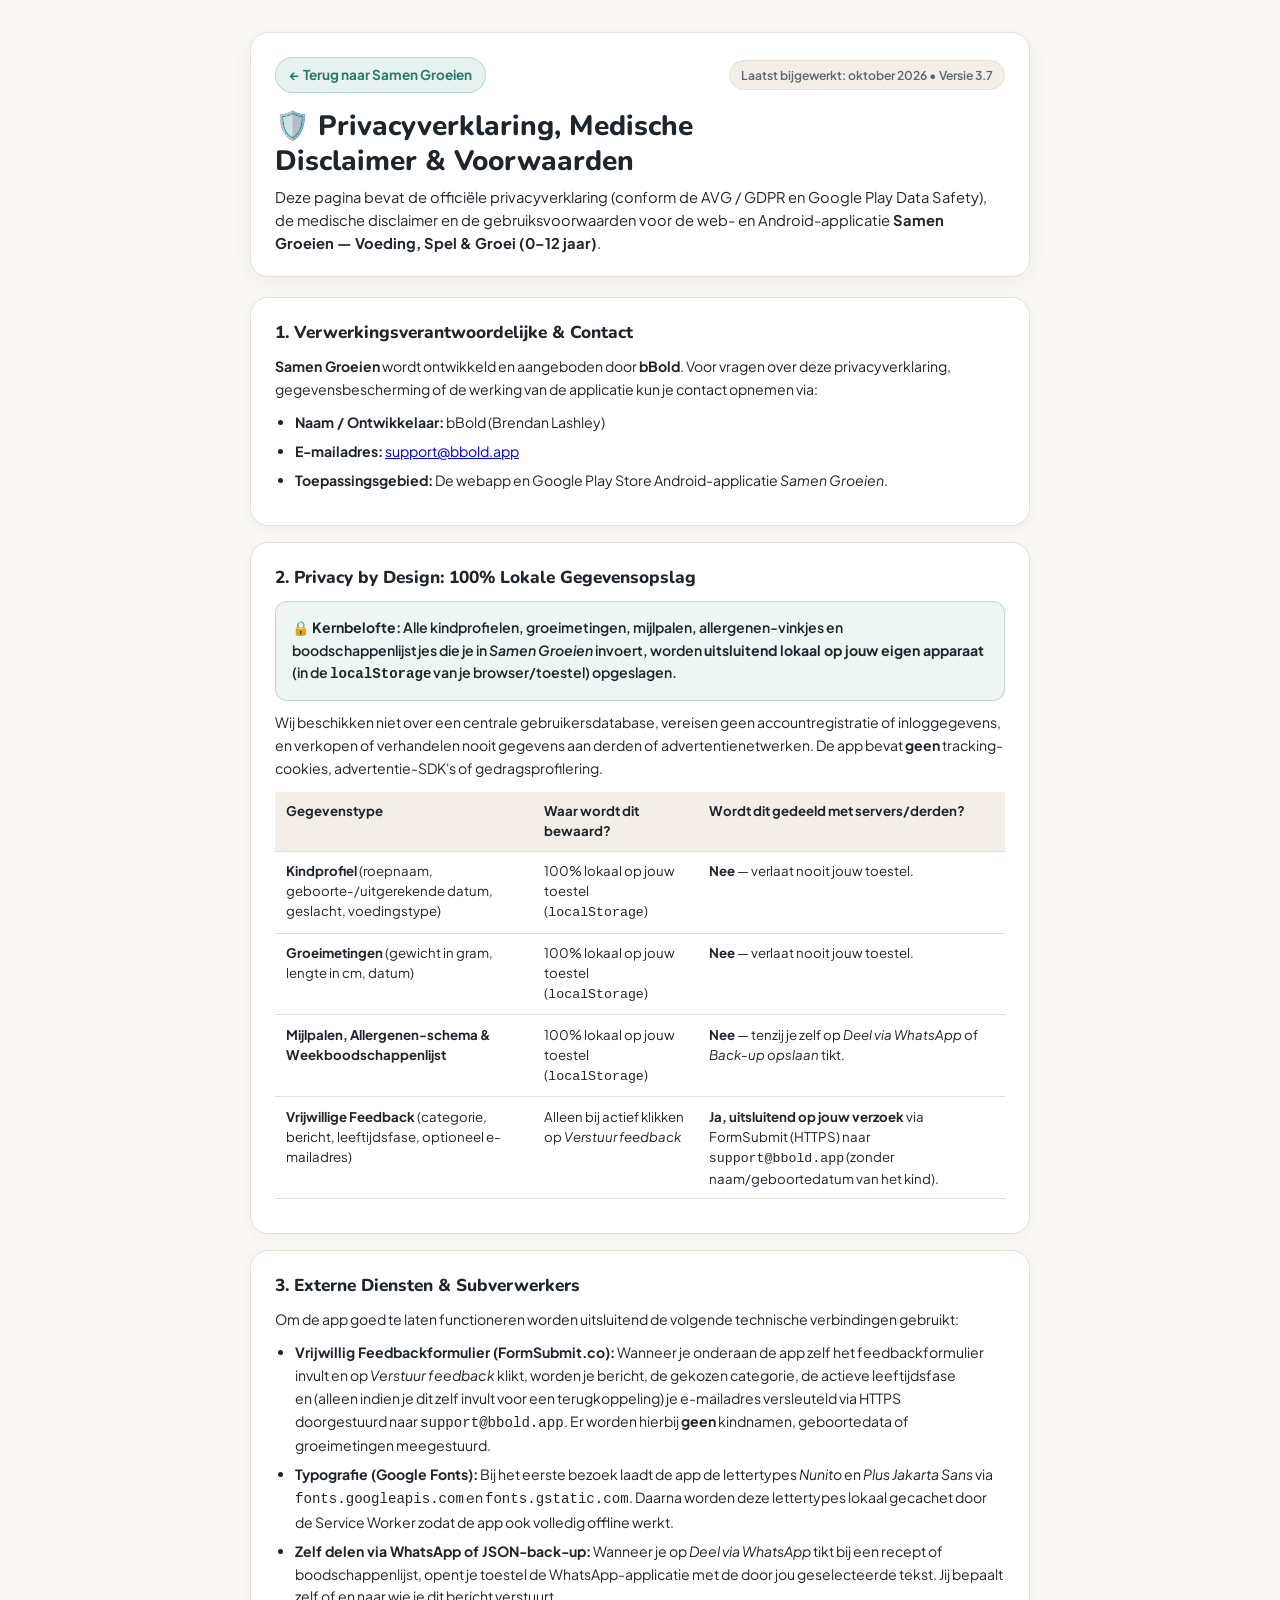
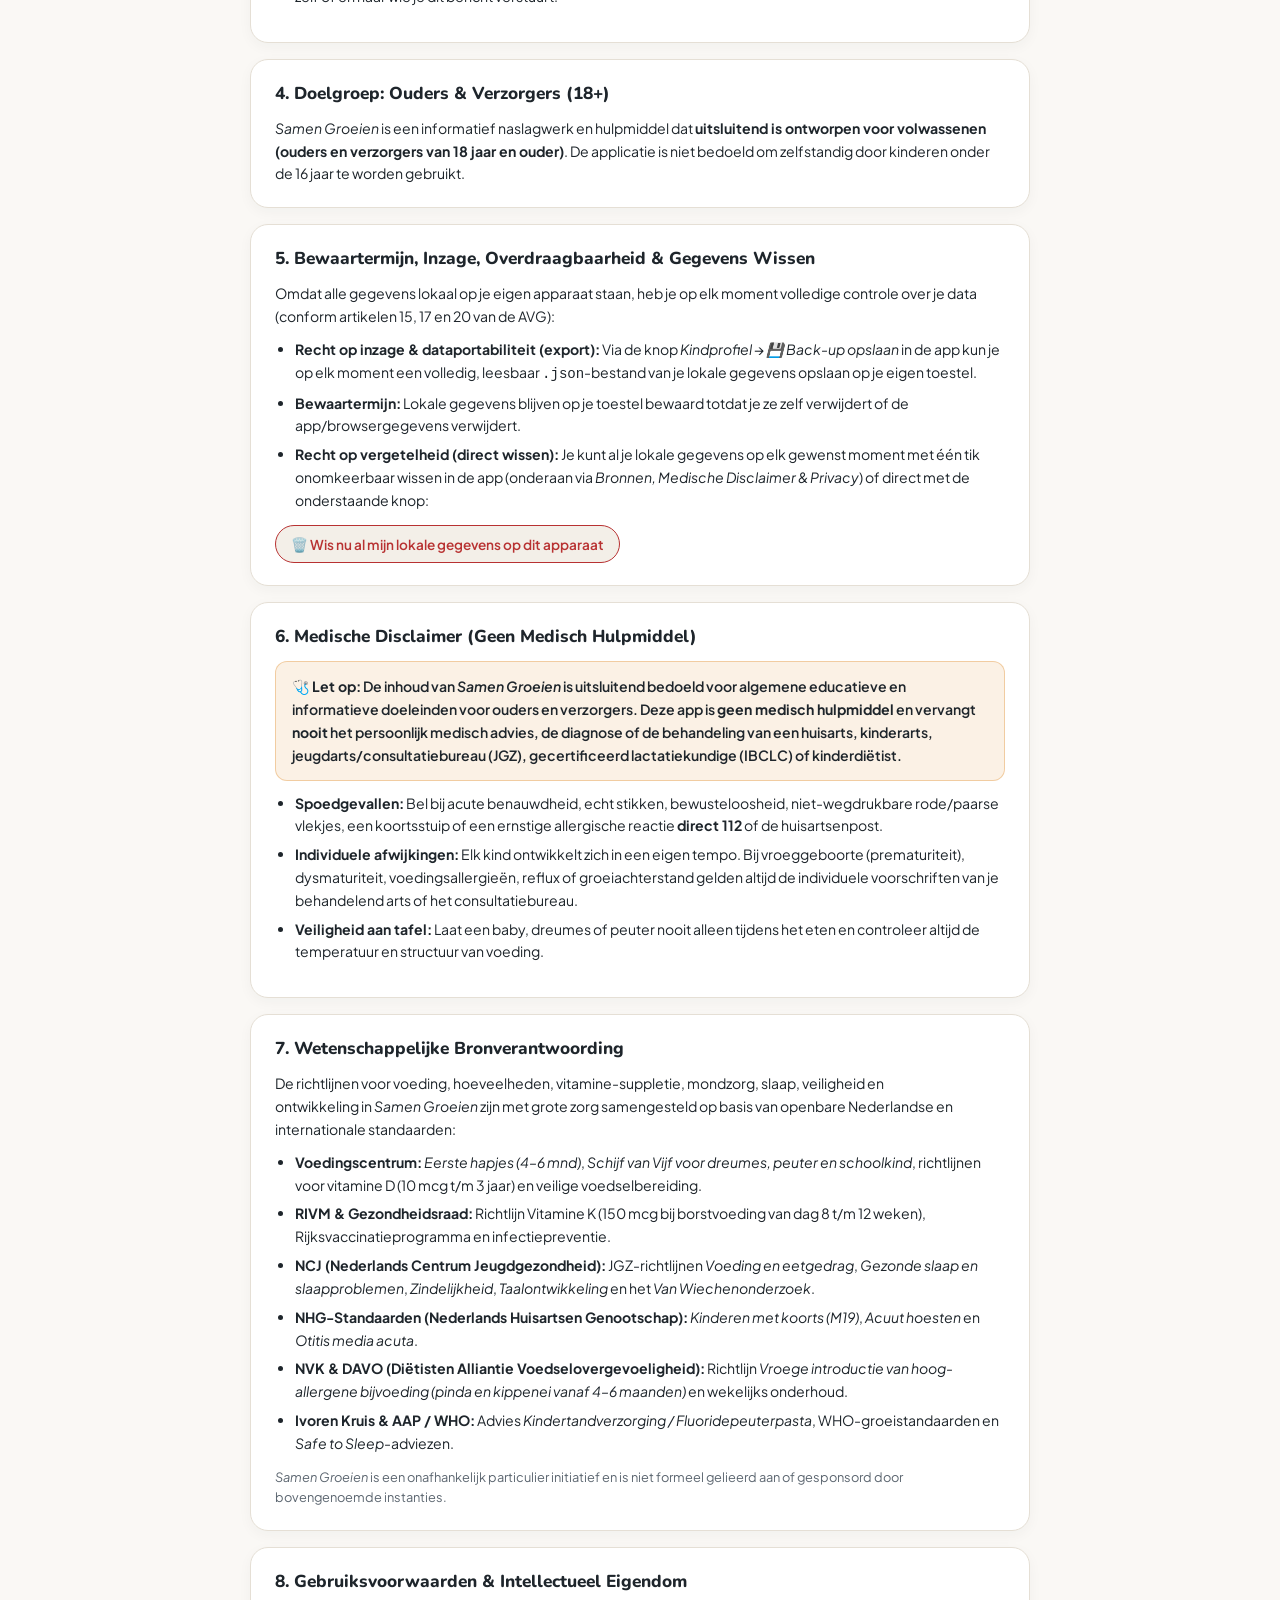
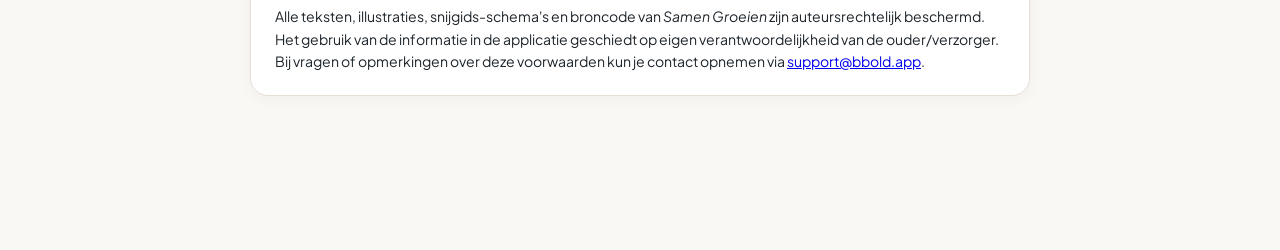
==== privacy.html @ f30c95fe "Style footer legal links consistently on a single horizontal row per UI/UX best practices (v41)" ====
<!DOCTYPE html>
<html lang="nl">
<head>
  <meta charset="UTF-8" />
  <meta name="viewport" content="width=device-width, initial-scale=1.0, viewport-fit=cover" />
  <meta name="theme-color" content="#2b7a69" />
  <title>Privacyverklaring, Medische Disclaimer &amp; Voorwaarden — Samen Groeien</title>
  <meta name="description" content="Officiële privacyverklaring (AVG / Google Play Data Safety), medische disclaimer, wetenschappelijke bronverantwoording en gebruiksvoorwaarden van de Samen Groeien app." />
  <link rel="manifest" href="manifest.json" />
  <link rel="icon" type="image/png" sizes="192x192" href="icon-192.png" />
  <link rel="apple-touch-icon" href="icon-192.png" />
  <link rel="preconnect" href="https://fonts.googleapis.com" />
  <link rel="preconnect" href="https://fonts.gstatic.com" crossorigin />
  <link href="https://fonts.googleapis.com/css2?family=Nunito:wght@500;600;700;800&family=Plus+Jakarta+Sans:wght@400;500;600;700&display=swap" rel="stylesheet" />
  <link rel="stylesheet" href="styles.css?v=41" />
  <style>
    .privacy-page-wrap {
      max-width: 820px;
      margin: 0 auto;
      padding: 2rem 1.25rem 4rem;
    }
    .privacy-header-card {
      background: var(--surface);
      border: 1px solid var(--border);
      border-radius: var(--radius-lg, 18px);
      padding: 1.5rem 1.5rem 1.35rem;
      margin-bottom: 1.25rem;
      box-shadow: 0 6px 22px rgba(24, 52, 46, 0.06);
    }
    .privacy-back-row {
      display: flex;
      align-items: center;
      justify-content: space-between;
      gap: 0.75rem;
      flex-wrap: wrap;
      margin-bottom: 1rem;
    }
    .privacy-back-link {
      display: inline-flex;
      align-items: center;
      gap: 0.4rem;
      font-size: 0.85rem;
      font-weight: 700;
      color: var(--primary);
      text-decoration: none;
      padding: 0.42rem 0.85rem;
      border-radius: 999px;
      background: var(--primary-soft, rgba(43, 122, 105, 0.1));
      border: 1px solid rgba(43, 122, 105, 0.22);
      transition: transform 0.15s ease, background 0.15s ease;
    }
    .privacy-back-link:hover {
      transform: translateY(-1px);
    }
    .privacy-updated-badge {
      font-size: 0.76rem;
      font-weight: 600;
      color: var(--text-muted);
      background: var(--surface-soft);
      padding: 0.3rem 0.7rem;
      border-radius: 999px;
      border: 1px solid var(--border);
    }
    .privacy-header-card h1 {
      font-family: "Nunito", sans-serif;
      font-size: clamp(1.35rem, 3vw, 1.75rem);
      font-weight: 800;
      color: var(--text);
      margin: 0 0 0.45rem;
      line-height: 1.25;
    }
    .privacy-header-card p {
      margin: 0;
      font-size: 0.92rem;
      line-height: 1.55;
      color: var(--text-soft);
    }
    .privacy-section-card {
      background: var(--surface);
      border: 1px solid var(--border);
      border-radius: var(--radius-lg, 18px);
      padding: 1.35rem 1.5rem;
      margin-bottom: 1rem;
      box-shadow: 0 4px 14px rgba(24, 52, 46, 0.04);
    }
    .privacy-section-card h2 {
      font-family: "Nunito", sans-serif;
      font-size: 1.08rem;
      font-weight: 800;
      color: var(--text);
      margin: 0 0 0.6rem;
      display: flex;
      align-items: center;
      gap: 0.45rem;
    }
    .privacy-section-card p,
    .privacy-section-card li {
      font-size: 0.88rem;
      line-height: 1.62;
      color: var(--text-soft);
    }
    .privacy-section-card p {
      margin: 0 0 0.65rem;
    }
    .privacy-section-card p:last-child {
      margin-bottom: 0;
    }
    .privacy-section-card ul {
      margin: 0.4rem 0 0.75rem;
      padding-left: 1.25rem;
      display: flex;
      flex-direction: column;
      gap: 0.38rem;
    }
    .privacy-highlight-box {
      background: rgba(43, 122, 105, 0.08);
      border: 1px solid rgba(43, 122, 105, 0.24);
      border-radius: 12px;
      padding: 0.85rem 1rem;
      margin: 0.65rem 0;
    }
    .privacy-warning-box {
      background: rgba(217, 119, 6, 0.1);
      border: 1px solid rgba(217, 119, 6, 0.3);
      border-radius: 12px;
      padding: 0.85rem 1rem;
      margin: 0.65rem 0;
    }
    .privacy-data-table {
      width: 100%;
      border-collapse: collapse;
      margin: 0.75rem 0;
      font-size: 0.83rem;
    }
    .privacy-data-table th,
    .privacy-data-table td {
      text-align: left;
      padding: 0.6rem 0.7rem;
      border-bottom: 1px solid var(--border);
      vertical-align: top;
    }
    .privacy-data-table th {
      font-weight: 700;
      color: var(--text);
      background: var(--surface-soft);
    }
    .privacy-data-table td {
      color: var(--text-soft);
    }
    .privacy-action-row {
      display: flex;
      align-items: center;
      gap: 0.75rem;
      flex-wrap: wrap;
      margin-top: 0.85rem;
    }
  </style>
  <script>
    (function () {
      try {
        var raw = localStorage.getItem("samen_groeien_v2_state");
        if (raw) {
          var parsed = JSON.parse(raw);
          if (parsed && parsed.darkMode) {
            document.documentElement.setAttribute("data-theme", "dark");
          }
        }
      } catch (e) {}
    })();
  </script>
</head>
<body>
  <main class="privacy-page-wrap">
    <header class="privacy-header-card">
      <div class="privacy-back-row">
        <a href="index.html" class="privacy-back-link">← Terug naar Samen Groeien</a>
        <span class="privacy-updated-badge">Laatst bijgewerkt: oktober 2026 • Versie 3.7</span>
      </div>
      <h1>🛡️ Privacyverklaring, Medische Disclaimer &amp; Voorwaarden</h1>
      <p>
        Deze pagina bevat de officiële privacyverklaring (conform de AVG / GDPR en Google Play Data Safety), de medische disclaimer en de gebruiksvoorwaarden voor de web- en Android-applicatie <strong>Samen Groeien — Voeding, Spel &amp; Groei (0–12 jaar)</strong>.
      </p>
    </header>

    <section class="privacy-section-card" id="verantwoordelijke">
      <h2>1. Verwerkingsverantwoordelijke &amp; Contact</h2>
      <p>
        <strong>Samen Groeien</strong> wordt ontwikkeld en aangeboden door <strong>bBold</strong>. Voor vragen over deze privacyverklaring, gegevensbescherming of de werking van de applicatie kun je contact opnemen via:
      </p>
      <ul>
        <li><strong>Naam / Ontwikkelaar:</strong> bBold (Brendan Lashley)</li>
        <li><strong>E-mailadres:</strong> <a href="mailto:support@bbold.app">support@bbold.app</a></li>
        <li><strong>Toepassingsgebied:</strong> De webapp en Google Play Store Android-applicatie <em>Samen Groeien</em>.</li>
      </ul>
    </section>

    <section class="privacy-section-card" id="privacy-by-design">
      <h2>2. Privacy by Design: 100% Lokale Gegevensopslag</h2>
      <div class="privacy-highlight-box">
        <p style="margin:0;color:var(--text);font-weight:600;">
          🔒 <strong>Kernbelofte:</strong> Alle kindprofielen, groeimetingen, mijlpalen, allergenen-vinkjes en boodschappenlijstjes die je in <em>Samen Groeien</em> invoert, worden <strong>uitsluitend lokaal op jouw eigen apparaat</strong> (in de <code>localStorage</code> van je browser/toestel) opgeslagen.
        </p>
      </div>
      <p>
        Wij beschikken niet over een centrale gebruikersdatabase, vereisen geen accountregistratie of inloggegevens, en verkopen of verhandelen nooit gegevens aan derden of advertentienetwerken. De app bevat <strong>geen</strong> tracking-cookies, advertentie-SDK's of gedragsprofilering.
      </p>

      <table class="privacy-data-table" aria-label="Overzicht gegevensverwerking">
        <thead>
          <tr>
            <th>Gegevenstype</th>
            <th>Waar wordt dit bewaard?</th>
            <th>Wordt dit gedeeld met servers/derden?</th>
          </tr>
        </thead>
        <tbody>
          <tr>
            <td><strong>Kindprofiel</strong> (roepnaam, geboorte-/uitgerekende datum, geslacht, voedingstype)</td>
            <td>100% lokaal op jouw toestel (<code>localStorage</code>)</td>
            <td><strong>Nee</strong> — verlaat nooit jouw toestel.</td>
          </tr>
          <tr>
            <td><strong>Groeimetingen</strong> (gewicht in gram, lengte in cm, datum)</td>
            <td>100% lokaal op jouw toestel (<code>localStorage</code>)</td>
            <td><strong>Nee</strong> — verlaat nooit jouw toestel.</td>
          </tr>
          <tr>
            <td><strong>Mijlpalen, Allergenen-schema &amp; Weekboodschappenlijst</strong></td>
            <td>100% lokaal op jouw toestel (<code>localStorage</code>)</td>
            <td><strong>Nee</strong> — tenzij je zelf op <em>Deel via WhatsApp</em> of <em>Back-up opslaan</em> tikt.</td>
          </tr>
          <tr>
            <td><strong>Vrijwillige Feedback</strong> (categorie, bericht, leeftijdsfase, optioneel e-mailadres)</td>
            <td>Alleen bij actief klikken op <em>Verstuur feedback</em></td>
            <td><strong>Ja, uitsluitend op jouw verzoek</strong> via FormSubmit (HTTPS) naar <code>support@bbold.app</code> (zonder naam/geboortedatum van het kind).</td>
          </tr>
        </tbody>
      </table>
    </section>

    <section class="privacy-section-card" id="externe-diensten">
      <h2>3. Externe Diensten &amp; Subverwerkers</h2>
      <p>Om de app goed te laten functioneren worden uitsluitend de volgende technische verbindingen gebruikt:</p>
      <ul>
        <li>
          <strong>Vrijwillig Feedbackformulier (FormSubmit.co):</strong> Wanneer je onderaan de app zelf het feedbackformulier invult en op <em>Verstuur feedback</em> klikt, worden je bericht, de gekozen categorie, de actieve leeftijdsfase en (alleen indien je dit zelf invult voor een terugkoppeling) je e-mailadres versleuteld via HTTPS doorgestuurd naar <code>support@bbold.app</code>. Er worden hierbij <strong>geen</strong> kindnamen, geboortedata of groeimetingen meegestuurd.
        </li>
        <li>
          <strong>Typografie (Google Fonts):</strong> Bij het eerste bezoek laadt de app de lettertypes <em>Nunito</em> en <em>Plus Jakarta Sans</em> via <code>fonts.googleapis.com</code> en <code>fonts.gstatic.com</code>. Daarna worden deze lettertypes lokaal gecachet door de Service Worker zodat de app ook volledig offline werkt.
        </li>
        <li>
          <strong>Zelf delen via WhatsApp of JSON-back-up:</strong> Wanneer je op <em>Deel via WhatsApp</em> tikt bij een recept of boodschappenlijst, opent je toestel de WhatsApp-applicatie met de door jou geselecteerde tekst. Jij bepaalt zelf of en naar wie je dit bericht verstuurt.
        </li>
      </ul>
    </section>

    <section class="privacy-section-card" id="doelgroep">
      <h2>4. Doelgroep: Ouders &amp; Verzorgers (18+)</h2>
      <p>
        <em>Samen Groeien</em> is een informatief naslagwerk en hulpmiddel dat <strong>uitsluitend is ontworpen voor volwassenen (ouders en verzorgers van 18 jaar en ouder)</strong>. De applicatie is niet bedoeld om zelfstandig door kinderen onder de 16 jaar te worden gebruikt.
      </p>
    </section>

    <section class="privacy-section-card" id="rechten-en-wissen">
      <h2>5. Bewaartermijn, Inzage, Overdraagbaarheid &amp; Gegevens Wissen</h2>
      <p>
        Omdat alle gegevens lokaal op je eigen apparaat staan, heb je op elk moment volledige controle over je data (conform artikelen 15, 17 en 20 van de AVG):
      </p>
      <ul>
        <li><strong>Recht op inzage &amp; dataportabiliteit (export):</strong> Via de knop <em>Kindprofiel → 💾 Back-up opslaan</em> in de app kun je op elk moment een volledig, leesbaar <code>.json</code>-bestand van je lokale gegevens opslaan op je eigen toestel.</li>
        <li><strong>Bewaartermijn:</strong> Lokale gegevens blijven op je toestel bewaard totdat je ze zelf verwijdert of de app/browsergegevens verwijdert.</li>
        <li><strong>Recht op vergetelheid (direct wissen):</strong> Je kunt al je lokale gegevens op elk gewenst moment met één tik onomkeerbaar wissen in de app (onderaan via <em>Bronnen, Medische Disclaimer &amp; Privacy</em>) of direct met de onderstaande knop:</li>
      </ul>
      <div class="privacy-action-row">
        <button type="button" id="privacyPageDeleteBtn" class="btn-secondary legal-delete-btn">
          🗑️ Wis nu al mijn lokale gegevens op dit apparaat
        </button>
        <span id="privacyPageDeleteStatus" style="font-size:0.84rem;font-weight:700;color:var(--primary);"></span>
      </div>
    </section>

    <section class="privacy-section-card" id="medische-disclaimer">
      <h2>6. Medische Disclaimer (Geen Medisch Hulpmiddel)</h2>
      <div class="privacy-warning-box">
        <p style="margin:0;color:var(--text);font-weight:600;">
          🩺 <strong>Let op:</strong> De inhoud van <em>Samen Groeien</em> is uitsluitend bedoeld voor algemene educatieve en informatieve doeleinden voor ouders en verzorgers. Deze app is <strong>geen medisch hulpmiddel</strong> en vervangt <strong>nooit</strong> het persoonlijk medisch advies, de diagnose of de behandeling van een huisarts, kinderarts, jeugdarts/consultatiebureau (JGZ), gecertificeerd lactatiekundige (IBCLC) of kinderdiëtist.
        </p>
      </div>
      <ul>
        <li><strong>Spoedgevallen:</strong> Bel bij acute benauwdheid, echt stikken, bewusteloosheid, niet-wegdrukbare rode/paarse vlekjes, een koortsstuip of een ernstige allergische reactie <strong>direct 112</strong> of de huisartsenpost.</li>
        <li><strong>Individuele afwijkingen:</strong> Elk kind ontwikkelt zich in een eigen tempo. Bij vroeggeboorte (prematuriteit), dysmaturiteit, voedingsallergieën, reflux of groeiachterstand gelden altijd de individuele voorschriften van je behandelend arts of het consultatiebureau.</li>
        <li><strong>Veiligheid aan tafel:</strong> Laat een baby, dreumes of peuter nooit alleen tijdens het eten en controleer altijd de temperatuur en structuur van voeding.</li>
      </ul>
    </section>

    <section class="privacy-section-card" id="wetenschappelijke-bronnen">
      <h2>7. Wetenschappelijke Bronverantwoording</h2>
      <p>
        De richtlijnen voor voeding, hoeveelheden, vitamine-suppletie, mondzorg, slaap, veiligheid en ontwikkeling in <em>Samen Groeien</em> zijn met grote zorg samengesteld op basis van openbare Nederlandse en internationale standaarden:
      </p>
      <ul>
        <li><strong>Voedingscentrum:</strong> <em>Eerste hapjes (4–6 mnd)</em>, <em>Schijf van Vijf voor dreumes, peuter en schoolkind</em>, richtlijnen voor vitamine D (10 mcg t/m 3 jaar) en veilige voedselbereiding.</li>
        <li><strong>RIVM &amp; Gezondheidsraad:</strong> Richtlijn Vitamine K (150 mcg bij borstvoeding van dag 8 t/m 12 weken), Rijksvaccinatieprogramma en infectiepreventie.</li>
        <li><strong>NCJ (Nederlands Centrum Jeugdgezondheid):</strong> JGZ-richtlijnen <em>Voeding en eetgedrag</em>, <em>Gezonde slaap en slaapproblemen</em>, <em>Zindelijkheid</em>, <em>Taalontwikkeling</em> en het <em>Van Wiechenonderzoek</em>.</li>
        <li><strong>NHG-Standaarden (Nederlands Huisartsen Genootschap):</strong> <em>Kinderen met koorts (M19)</em>, <em>Acuut hoesten</em> en <em>Otitis media acuta</em>.</li>
        <li><strong>NVK &amp; DAVO (Diëtisten Alliantie Voedselovergevoeligheid):</strong> Richtlijn <em>Vroege introductie van hoog-allergene bijvoeding (pinda en kippenei vanaf 4–6 maanden)</em> en wekelijks onderhoud.</li>
        <li><strong>Ivoren Kruis &amp; AAP / WHO:</strong> Advies <em>Kindertandverzorging / Fluoridepeuterpasta</em>, WHO-groeistandaarden en <em>Safe to Sleep</em>-adviezen.</li>
      </ul>
      <p style="font-size:0.8rem;color:var(--text-muted);">
        <em>Samen Groeien</em> is een onafhankelijk particulier initiatief en is niet formeel gelieerd aan of gesponsord door bovengenoemde instanties.
      </p>
    </section>

    <section class="privacy-section-card" id="voorwaarden">
      <h2>8. Gebruiksvoorwaarden &amp; Intellectueel Eigendom</h2>
      <p>
        Alle teksten, illustraties, snijgids-schema's en broncode van <em>Samen Groeien</em> zijn auteursrechtelijk beschermd. Het gebruik van de informatie in de applicatie geschiedt op eigen verantwoordelijkheid van de ouder/verzorger. Bij vragen of opmerkingen over deze voorwaarden kun je contact opnemen via <a href="mailto:support@bbold.app">support@bbold.app</a>.
      </p>
    </section>
  </main>

  <script>
    (function () {
      var btn = document.getElementById("privacyPageDeleteBtn");
      var status = document.getElementById("privacyPageDeleteStatus");
      if (btn) {
        btn.addEventListener("click", function () {
          var ok = window.confirm(
            "Weet je zeker dat je al je lokaal opgeslagen gegevens (kindprofielen, groeimetingen, mijlpalen, allergenen en weeklijstjes) definitief van dit apparaat wilt wissen?"
          );
          if (!ok) return;
          try {
            localStorage.removeItem("samen_groeien_nl_v1");
            localStorage.removeItem("samen_groeien_feedback_v1");
            localStorage.removeItem("samen_groeien_v2_state");
            localStorage.removeItem("samen_groeien_feedback_log");
          } catch (e) {}
          if (status) {
            status.textContent = "✓ Alle lokale gegevens zijn gewist van dit apparaat.";
          }
        });
      }
    })();
  </script>
</body>
</html>
---- styles.css ----
/* ==========================================================================
   SAMEN GROEIEN — Minimalistische, Rustige & Mobielvriendelijke Stijl
   ========================================================================== */

:root {
  color-scheme: light;
  --bg: #faf8f5;
  --surface: #ffffff;
  --surface-soft: #f3efe8;
  --text: #1e252b;
  --text-muted: #5c6670;
  --border: #e5dfd5;

  --primary: #2b7a69;
  --primary-soft: #e6f3f0;
  --accent: #d86c43;
  --accent-soft: #fceee8;
  --warn: #b83232;
  --warn-soft: #fdf2f2;
  --warn-text: #b83232;

  --radius: 16px;
  --radius-md: 12px;
  --radius-sm: 10px;
  --radius-xs: 6px;
  --radius-pill: 999px;
  --shadow: 0 2px 12px rgba(30, 37, 43, 0.05);

  --font-serif: 'Fraunces', Georgia, serif;
  --font-sans: 'Plus Jakarta Sans', -apple-system, BlinkMacSystemFont, sans-serif;

  /* Uniforme Typografische Schaal (UI/UX Best Practice) */
  --fs-xs: 0.72rem;           /* 11.5px — Badges, pills, tellers & uppercase micro-labels */
  --fs-sm: 0.78rem;           /* 12.5px — Subtitles, hints, filter-chips & compacte knoppen */
  --fs-body: 0.85rem;         /* 13.6px — Alle bodytekst, bullets, kaart-uitleg & notities */
  --fs-card-title: 0.94rem;   /* 15.0px — Kaarttitels (.item-title), samenvatting-koppen & kerncijfers */
  --fs-section-title: 1.02rem;/* 16.3px — Sectie-koppen (.minimal-card h3) */
  --fs-hero-title: clamp(1.18rem, 3.2vw, 1.44rem);

  accent-color: var(--primary);
}

html[data-theme="dark"] {
  color-scheme: dark;
  --bg: #12171b;
  --surface: #1b2228;
  --surface-soft: #252e36;
  --text: #f1f5f9;
  --text-muted: #94a3b8;
  --border: #2e3944;

  --primary: #4cc2a9;
  --primary-soft: rgba(76, 194, 169, 0.14);
  --accent: #f08a65;
  --accent-soft: rgba(240, 138, 101, 0.15);
  --warn: #f87171;
  --warn-soft: rgba(239, 68, 68, 0.14);
  --warn-text: #fca5a5;

  --shadow: 0 4px 16px rgba(0, 0, 0, 0.3);
}

*,
*::before,
*::after {
  box-sizing: border-box;
  -webkit-tap-highlight-color: transparent;
}

@media (prefers-reduced-motion: reduce) {
  *,
  *::before,
  *::after {
    animation-duration: 0.01ms !important;
    animation-iteration-count: 1 !important;
    transition-duration: 0.01ms !important;
    scroll-behavior: auto !important;
  }
}

button:focus-visible,
input:focus-visible,
select:focus-visible,
summary:focus-visible {
  outline: 2px solid var(--primary);
  outline-offset: 2px;
}

html,
body {
  overflow-anchor: none;
  background: var(--bg);
  color: var(--text);
  max-width: 100vw;
  width: 100%;
  overflow-x: clip;
  position: relative;
}

body {
  margin: 0;
  font-family: var(--font-sans);
  background: var(--bg);
  color: var(--text);
  line-height: 1.5;
  padding-bottom: calc(82px + env(safe-area-inset-bottom, 0px));
  max-width: 100vw;
  width: 100%;
  overflow-x: clip;
}

h1, h2, h3, h4 {
  margin: 0;
  text-wrap: balance;
}

p, li {
  margin: 0;
  text-wrap: pretty;
}

.hidden {
  display: none !important;
}

.skip-link {
  position: absolute;
  top: -100px;
  left: 12px;
  background: var(--primary);
  color: #fff;
  padding: 8px 14px;
  border-radius: var(--radius-sm);
  z-index: 999;
  text-decoration: none;
}
.skip-link:focus {
  top: 10px;
}

/* ==========================================================================
   1. MINIMALISTISCHE HEADER + MULTI-KIND WISSELAAR
   ========================================================================== */
.app-header {
  background: var(--surface);
  border-bottom: 1px solid var(--border);
  padding: calc(10px + env(safe-area-inset-top, 0px)) 14px 10px;
  max-width: 100vw;
  width: 100%;
  box-sizing: border-box;
  overflow-x: clip;
}

.header-inner {
  max-width: 960px;
  margin: 0 auto;
  display: flex;
  align-items: center;
  justify-content: space-between;
  gap: 8px;
  flex-wrap: wrap;
  width: 100%;
  box-sizing: border-box;
}

.brand-group {
  display: flex;
  align-items: center;
  gap: 10px;
  min-width: 0;
}

.brand-logo {
  width: 36px;
  height: 36px;
  border-radius: var(--radius-sm);
  background: var(--primary-soft);
  display: grid;
  place-items: center;
  flex-shrink: 0;
  box-shadow: 0 2px 6px rgba(43, 122, 105, 0.08);
}

.brand-logo-svg {
  width: 24px;
  height: 24px;
  display: block;
}

.brand-title {
  font-family: var(--font-serif);
  font-size: 1.12rem;
  color: var(--primary);
}

.brand-subtitle {
  font-size: var(--fs-xs);
  color: var(--text-muted);
  white-space: nowrap;
  overflow: hidden;
  text-overflow: ellipsis;
}

.header-actions {
  display: flex;
  align-items: center;
  gap: 5px;
  flex-wrap: wrap;
}

.profile-chip,
.today-chip,
.oppas-chip,
.icon-btn {
  border: 1px solid var(--border);
  background: var(--surface-soft);
  color: var(--text);
  font-family: inherit;
  font-size: var(--fs-sm);
  font-weight: 600;
  min-height: 36px;
  padding: 5px 11px;
  border-radius: var(--radius-pill);
  cursor: pointer;
  display: inline-flex;
  align-items: center;
  justify-content: center;
  gap: 5px;
  user-select: none;
  -webkit-user-select: none;
  touch-action: manipulation;
  transition: background 0.15s ease, border-color 0.15s ease, transform 0.1s ease;
}

.profile-chip:hover,
.icon-btn:hover {
  border-color: var(--primary);
  background: var(--primary-soft);
}

.today-chip {
  background: var(--accent);
  border-color: var(--accent);
  color: #fff;
}

.today-chip:hover {
  filter: brightness(0.95);
}

.oppas-chip {
  background: var(--primary-soft);
  border-color: transparent;
  color: var(--primary);
}

.oppas-chip:hover {
  border-color: var(--primary);
}

.feedback-chip {
  background: var(--surface-soft);
  border: 1px solid var(--border);
  color: var(--text-muted);
  font-family: inherit;
  font-size: var(--fs-xs);
  font-weight: 700;
  border-radius: var(--radius-pill);
  padding: 5px 9px;
  cursor: pointer;
  display: inline-flex;
  align-items: center;
  gap: 4px;
  white-space: nowrap;
  transition: all 0.15s ease;
}

.feedback-chip:hover {
  border-color: var(--primary);
  color: var(--primary);
  background: var(--primary-soft);
}

.icon-btn {
  padding: 5px 9px;
}

@media (max-width: 600px) {
  .app-header {
    padding: calc(6px + env(safe-area-inset-top, 0px)) 8px 6px;
    max-width: 100vw;
    width: 100%;
    box-sizing: border-box;
    overflow-x: clip;
  }
  .header-inner {
    max-width: 100%;
    width: 100%;
    box-sizing: border-box;
    overflow-x: hidden;
  }
  .brand-subtitle {
    display: none;
  }
  .header-actions {
    flex-wrap: nowrap;
    gap: 3px;
    max-width: 100%;
    min-width: 0;
    overflow-x: auto;
    scrollbar-width: none;
  }
  .header-actions::-webkit-scrollbar {
    display: none;
  }
  .profile-chip,
  .oppas-chip,
  .feedback-chip,
  .pwa-header-btn,
  .icon-btn {
    padding: 4px 6px;
    min-height: 28px;
    font-size: var(--fs-xs);
    flex-shrink: 0;
  }
}

/* Multi-kind wisselaar balk */
.child-switcher-bar {
  max-width: 960px;
  margin: 8px auto 0;
  padding-top: 8px;
  border-top: 1px dashed var(--border);
  display: flex;
  flex-direction: column;
  gap: 6px;
}

.child-switcher-inner {
  display: flex;
  align-items: center;
  justify-content: space-between;
  gap: 8px;
}

.child-pills-list {
  display: flex;
  align-items: center;
  gap: 6px;
  overflow-x: auto;
  scrollbar-width: none;
}
.child-pills-list::-webkit-scrollbar {
  display: none;
}

.child-switch-pill {
  border: 1px solid var(--border);
  background: var(--surface-soft);
  color: var(--text);
  font-family: inherit;
  font-size: var(--fs-sm);
  font-weight: 600;
  min-height: 32px;
  padding: 4px 11px;
  border-radius: var(--radius-pill);
  cursor: pointer;
  white-space: nowrap;
  display: inline-flex;
  align-items: center;
  gap: 5px;
  user-select: none;
  -webkit-user-select: none;
  touch-action: manipulation;
  transition: background 0.15s ease, border-color 0.15s ease, color 0.15s ease;
}

.child-switch-pill:hover:not(.active) {
  border-color: var(--primary);
  background: var(--primary-soft);
}

.child-switch-pill.active {
  background: var(--primary);
  border-color: var(--primary);
  color: #fff;
}

.child-add-pill {
  border: 1px dashed var(--border);
  background: transparent;
  color: var(--text-muted);
  font-family: inherit;
  font-size: var(--fs-xs);
  font-weight: 600;
  min-height: 32px;
  padding: 4px 10px;
  border-radius: var(--radius-pill);
  cursor: pointer;
  user-select: none;
  -webkit-user-select: none;
  touch-action: manipulation;
  white-space: nowrap;
  transition: border-color 0.15s ease, color 0.15s ease, background 0.15s ease;
}

.child-add-pill:hover {
  border-color: var(--primary);
  color: var(--primary);
  background: var(--primary-soft);
}

.multi-child-combo-tip {
  background: var(--primary-soft);
  color: var(--text);
  font-size: var(--fs-sm);
  padding: 6px 10px;
  border-radius: var(--radius-sm);
}

/* ==========================================================================
   2. STICKY TIJDLIJN & WEERGAVE BALK
   ========================================================================== */
.timeline-dock {
  position: -webkit-sticky;
  position: sticky;
  top: 0;
  z-index: 100;
  overflow-anchor: none;
  background: var(--surface);
  background: color-mix(in srgb, var(--surface) 97%, transparent);
  -webkit-backdrop-filter: blur(12px);
  backdrop-filter: blur(12px);
  border-bottom: 1px solid var(--border);
  padding: 8px 14px 9px;
  box-shadow: 0 2px 8px rgba(0, 0, 0, 0.05);
}

.timeline-dock.is-compact {
  padding: 5px 12px;
}

.timeline-dock.is-compact .timeline-top-right,
.timeline-dock.is-compact .slider-row,
.timeline-dock.is-compact .dock-child-pill-add {
  display: none !important;
}

.timeline-dock-inner {
  max-width: 960px;
  margin: 0 auto;
  display: flex;
  flex-direction: column;
  gap: 7px;
}

/* In compacte scroll-modus op desktop: zet kindwisselaar + 'Nu' en de slanke 1-regel tijdlijn op 1 rij */
@media (min-width: 721px) {
  .timeline-dock.is-compact .timeline-dock-inner {
    flex-direction: row;
    align-items: center;
    flex-wrap: nowrap;
    gap: 8px;
  }

  .timeline-dock.is-compact .timeline-top-row {
    flex-shrink: 0;
    flex-wrap: nowrap;
    padding-bottom: 0;
    border-bottom: none;
    padding-right: 8px;
    border-right: 1px solid var(--border);
  }
}

.timeline-top-row {
  display: flex;
  align-items: center;
  justify-content: space-between;
  gap: 8px;
  flex-wrap: wrap;
  padding-bottom: 6px;
  border-bottom: 1px solid color-mix(in srgb, var(--border) 65%, transparent);
}

.dock-quick-left {
  display: flex;
  align-items: center;
  gap: 6px;
  flex-wrap: nowrap;
  min-width: 0;
}

.timeline-dock.is-compact .dock-quick-left {
  flex-wrap: nowrap;
  gap: 5px;
}

.dock-child-pills {
  display: flex;
  align-items: center;
  gap: 5px;
  overflow-x: auto;
  scrollbar-width: none;
  max-width: 100%;
}

.dock-child-pills::-webkit-scrollbar {
  display: none;
}

.dock-child-pill {
  border: 1px solid var(--border);
  background: var(--surface-soft);
  color: var(--text);
  font-family: inherit;
  font-size: var(--fs-sm);
  font-weight: 600;
  min-height: 32px;
  padding: 4px 11px;
  border-radius: var(--radius-pill);
  cursor: pointer;
  display: inline-flex;
  align-items: center;
  gap: 4px;
  white-space: nowrap;
  user-select: none;
  -webkit-user-select: none;
  touch-action: manipulation;
  transition: background 0.15s ease, border-color 0.15s ease, color 0.15s ease;
}

.dock-child-pill:hover {
  border-color: var(--primary);
  background: var(--primary-soft);
}

.dock-child-pill.active {
  background: var(--primary);
  border-color: var(--primary);
  color: #fff;
}

.dock-now-btn {
  border: 1px solid color-mix(in srgb, var(--accent) 45%, var(--border));
  background: var(--accent-soft);
  color: var(--accent);
  font-family: inherit;
  font-size: var(--fs-sm);
  font-weight: 700;
  min-height: 32px;
  padding: 4px 11px;
  border-radius: var(--radius-pill);
  cursor: pointer;
  display: inline-flex;
  align-items: center;
  gap: 4px;
  white-space: nowrap;
  flex-shrink: 0;
  user-select: none;
  -webkit-user-select: none;
  touch-action: manipulation;
  transition: background 0.15s ease, border-color 0.15s ease, color 0.15s ease;
}

.dock-now-btn:hover {
  background: var(--accent);
  border-color: var(--accent);
  color: #fff;
}

.dock-now-btn.is-at-now {
  background: var(--primary-soft);
  border-color: color-mix(in srgb, var(--primary) 30%, var(--border));
  color: var(--primary);
}

.dock-now-btn.is-at-now:hover {
  background: var(--primary);
  border-color: var(--primary);
  color: #fff;
}

.timeline-top-right {
  display: flex;
  align-items: center;
  gap: 8px;
  flex-wrap: wrap;
  margin-left: auto;
}

.zoom-control-group {
  display: inline-flex;
  align-items: center;
  gap: 6px;
}

.zoom-bar-label {
  font-size: var(--fs-xs);
  font-weight: 600;
  color: var(--text-muted);
  white-space: nowrap;
}

@media (max-width: 480px) {
  .zoom-bar-label {
    display: none;
  }
}

.zoom-bar {
  display: inline-flex;
  align-items: center;
  background: var(--surface-soft);
  border: 1px solid var(--border);
  border-radius: var(--radius-pill);
  padding: 2px;
}

.zoom-tab {
  border: none;
  background: transparent;
  color: var(--text-muted);
  font-family: inherit;
  font-size: var(--fs-sm);
  font-weight: 600;
  min-height: 28px;
  padding: 4px 11px;
  border-radius: var(--radius-pill);
  cursor: pointer;
  display: inline-flex;
  align-items: center;
  gap: 4px;
  white-space: nowrap;
  user-select: none;
  -webkit-user-select: none;
  touch-action: manipulation;
  transition: background 0.15s ease, color 0.15s ease;
}

.zoom-tab:hover:not(.active) {
  color: var(--text);
  background: var(--surface);
}

.zoom-tab.active {
  background: var(--primary);
  color: #fff;
}

.epoch-bar {
  display: inline-flex;
  background: var(--surface-soft);
  border: 1px solid var(--border);
  border-radius: var(--radius-pill);
  padding: 2px;
  gap: 2px;
  overflow-x: auto;
  scrollbar-width: none;
}
.epoch-bar::-webkit-scrollbar {
  display: none;
}

.epoch-pill {
  border: none;
  background: transparent;
  color: var(--text-muted);
  font-family: inherit;
  font-size: var(--fs-xs);
  font-weight: 600;
  min-height: 28px;
  padding: 4px 9px;
  border-radius: var(--radius-pill);
  cursor: pointer;
  white-space: nowrap;
  display: inline-flex;
  align-items: center;
  gap: 4px;
  user-select: none;
  -webkit-user-select: none;
  touch-action: manipulation;
  transition: background 0.15s ease, color 0.15s ease;
}

.epoch-pill:hover:not(.active) {
  color: var(--text);
  background: var(--surface);
}

.epoch-pill.active {
  background: var(--primary-soft);
  color: var(--primary);
  font-weight: 700;
}

/* Horizontale Tijdlijn Strip */
.timeline-strip-row {
  display: flex;
  align-items: center;
  gap: 6px;
  flex-wrap: nowrap;
}

.timeline-dock.is-compact .timeline-strip-row {
  flex: 1;
  min-width: 0;
  gap: 5px;
}

.strip-arrow {
  width: 32px;
  height: 44px;
  padding: 0;
  line-height: 1;
  border-radius: var(--radius-sm);
  border: 1px solid var(--border);
  background: var(--surface);
  color: var(--text);
  font-size: 1.15rem;
  cursor: pointer;
  flex-shrink: 0;
  display: inline-grid;
  place-items: center;
  user-select: none;
  -webkit-user-select: none;
  touch-action: manipulation;
  transition: background 0.15s ease, border-color 0.15s ease, color 0.15s ease;
}

.timeline-dock.is-compact .strip-arrow {
  width: 32px;
  height: 34px;
  border-radius: var(--radius-pill);
  font-size: 1rem;
}

.strip-arrow:hover {
  border-color: var(--primary);
  background: var(--primary-soft);
  color: var(--primary);
}

.compact-expand-btn {
  display: none;
  height: 44px;
  padding: 0 12px;
  border-radius: var(--radius-sm);
  border: 1px solid var(--border);
  background: var(--surface-soft);
  color: var(--primary);
  font-family: inherit;
  font-size: var(--fs-xs);
  font-weight: 700;
  cursor: pointer;
  align-items: center;
  gap: 4px;
  flex-shrink: 0;
  white-space: nowrap;
  user-select: none;
  -webkit-user-select: none;
  touch-action: manipulation;
  transition: background 0.15s ease, border-color 0.15s ease, color 0.15s ease;
}

.timeline-dock.is-compact .compact-expand-btn {
  height: 34px;
  padding: 0 11px;
  border-radius: var(--radius-pill);
}

.compact-expand-btn:hover {
  border-color: var(--primary);
  background: var(--primary-soft);
}

.timeline-dock.is-compact .compact-expand-btn,
.timeline-dock.is-manual-expanded .compact-expand-btn {
  display: inline-flex;
}

.timeline-dock.is-manual-expanded .compact-expand-btn {
  background: var(--primary-soft);
  border-color: var(--primary);
  color: var(--primary);
}

.timeline-dock.is-manual-expanded .compact-expand-btn:hover {
  background: var(--primary);
  color: #fff;
}

.timeline-ribbon {
  position: relative;
  display: flex;
  gap: 7px;
  overflow-x: auto;
  scroll-snap-type: x proximity;
  -webkit-overflow-scrolling: touch;
  scrollbar-width: none;
  padding: 2px max(14px, calc(50% - 60px));
  flex: 1;
  min-width: 0;
  -webkit-mask-image: linear-gradient(to right, transparent 0, #000 8px, #000 calc(100% - 8px), transparent 100%);
  mask-image: linear-gradient(to right, transparent 0, #000 8px, #000 calc(100% - 8px), transparent 100%);
}

.timeline-dock.is-compact .timeline-ribbon {
  gap: 5px;
  padding: 1px max(10px, calc(50% - 40px));
}

.timeline-ribbon::-webkit-scrollbar {
  display: none;
}

.t-node {
  scroll-snap-align: center;
  flex: 0 0 auto;
  min-width: 102px;
  min-height: 44px;
  background: var(--surface);
  border: 1px solid var(--border);
  border-radius: var(--radius-sm);
  padding: 5px 11px;
  cursor: pointer;
  text-align: left;
  font-family: inherit;
  color: var(--text);
  display: flex;
  flex-direction: column;
  justify-content: center;
  gap: 2px;
  user-select: none;
  -webkit-user-select: none;
  touch-action: manipulation;
  transition: background 0.15s ease, border-color 0.15s ease, color 0.15s ease;
}

.timeline-dock.is-compact .t-node {
  min-width: auto;
  min-height: 30px;
  padding: 4px 10px;
  border-radius: var(--radius-pill);
}

.t-node:hover:not(.active) {
  border-color: var(--primary);
  background: var(--primary-soft);
}

.t-node.is-child-current:not(.active) {
  border-color: var(--accent);
  background: var(--accent-soft);
}

.t-node.active {
  background: var(--primary);
  border-color: var(--primary);
  color: #fff;
  box-shadow: 0 2px 6px rgba(43, 122, 105, 0.22);
}

.t-node-top {
  display: flex;
  align-items: center;
  justify-content: space-between;
  gap: 8px;
  font-size: var(--fs-sm);
  font-weight: 700;
  white-space: nowrap;
}

.timeline-dock.is-compact .t-node-top {
  gap: 5px;
  font-size: var(--fs-xs);
}

.t-node-sub {
  font-size: var(--fs-xs);
  color: var(--text-muted);
  white-space: nowrap;
}

.timeline-dock.is-compact .t-node-sub {
  display: none;
}

.t-node.active .t-node-sub {
  color: rgba(255, 255, 255, 0.92);
}

@media (max-width: 720px) {
  .timeline-dock {
    padding: 5px 8px 6px;
    max-width: 100vw;
    width: 100%;
    box-sizing: border-box;
    overflow-x: clip;
  }

  .timeline-dock.is-compact {
    padding: 4px 8px 5px;
  }

  /* Op mobiel behouden we altijd de 2-rijige opzet: */
  /* Rij 1: Kind pill + Nu knop (links) & Tijdsperiode keuze Weken/Maanden/Fasen/Jaren (rechts) */
  /* Rij 2: 100% volledige breedte voor de fasen-weergave balk! */
  .timeline-dock-inner,
  .timeline-dock.is-compact .timeline-dock-inner {
    flex-direction: column;
    gap: 4px;
    width: 100%;
    max-width: 100%;
    box-sizing: border-box;
  }

  .timeline-top-row,
  .timeline-dock.is-compact .timeline-top-row {
    display: flex;
    align-items: center;
    justify-content: space-between;
    width: 100%;
    gap: 6px;
    padding-bottom: 3px;
    border-bottom: 1px solid color-mix(in srgb, var(--border) 55%, transparent);
    border-right: none;
    padding-right: 0;
    flex-wrap: nowrap;
  }

  .dock-quick-left {
    display: flex;
    align-items: center;
    gap: 3px;
    flex-shrink: 1;
    min-width: 0;
    overflow: hidden;
  }

  .dock-child-pills {
    display: flex;
    align-items: center;
    gap: 3px;
    min-width: 0;
    overflow: hidden;
  }

  .dock-child-pill {
    padding: 2px 7px;
    min-height: 26px;
    font-size: 0.72rem;
    max-width: 110px;
    overflow: hidden;
    text-overflow: ellipsis;
    white-space: nowrap;
    flex-shrink: 1;
  }

  .dock-child-pill span {
    overflow: hidden;
    text-overflow: ellipsis;
    white-space: nowrap;
  }

  .dock-now-btn {
    padding: 2px 6px;
    min-height: 26px;
    font-size: 0.72rem;
    flex-shrink: 0;
  }

  /* De tijdsperiode keuze balk blijft ALTIJD zichtbaar, ook bij het naar beneden scrollen! */
  .timeline-top-right,
  .timeline-dock.is-compact .timeline-top-right {
    display: flex !important;
    align-items: center;
    gap: 2px;
    flex-shrink: 0;
    margin-left: auto;
  }

  .zoom-bar-label {
    display: none !important;
  }

  .zoom-bar {
    padding: 1px 2px;
    gap: 1px;
    background: var(--surface-soft);
    border: 1px solid var(--border);
    border-radius: var(--radius-pill);
    display: inline-flex;
    align-items: center;
  }

  .zoom-tab {
    padding: 2px 5px;
    min-height: 24px;
    font-size: 0.68rem;
    gap: 1px;
    border-radius: var(--radius-pill);
  }

  .epoch-bar {
    padding: 2px;
    gap: 1px;
  }

  .epoch-pill {
    padding: 3px 5px;
    min-height: 24px;
    font-size: 0.68rem;
  }

  .timeline-strip-row,
  .timeline-dock.is-compact .timeline-strip-row {
    width: 100%;
    display: flex;
    align-items: center;
    gap: 4px;
  }

  .timeline-ribbon,
  .timeline-dock.is-compact .timeline-ribbon {
    flex: 1;
    min-width: 0;
    padding: 1px max(6px, calc(50% - 55px));
  }

  /* Expand knop verbergen op mobiel omdat de keuze-opties altijd al zichtbaar zijn */
  .compact-expand-btn {
    display: none !important;
  }
}

/* Compacte Schuifbalk */
.slider-row {
  display: flex;
  flex-direction: column;
  gap: 2px;
}

.week-slider {
  width: 100%;
  height: 5px;
  margin: 2px 0;
  cursor: pointer;
}

.slider-marks {
  display: flex;
  justify-content: space-between;
  font-size: var(--fs-xs);
  color: var(--text-muted);
}

.slider-marks span {
  cursor: pointer;
  padding: 2px 4px;
  border-radius: var(--radius-xs);
  user-select: none;
  -webkit-user-select: none;
  transition: color 0.15s ease, background 0.15s ease;
}

.slider-marks span:hover:not(.active) {
  color: var(--text);
  background: var(--surface-soft);
}

.slider-marks span.active {
  color: var(--primary);
  font-weight: 700;
  background: var(--primary-soft);
}

/* ==========================================================================
   3. HOOFDCONTAINER & HERO SAMENVATTING
   ========================================================================== */
.main-container {
  max-width: 960px;
  margin: 0 auto;
  padding: 14px 14px 28px;
  display: flex;
  flex-direction: column;
  gap: 14px;
}

.hero-card {
  background: var(--surface);
  border: 1px solid var(--border);
  border-radius: var(--radius);
  padding: 16px;
  box-shadow: var(--shadow);
  display: flex;
  flex-direction: column;
  gap: 12px;
}

.hero-top {
  display: flex;
  align-items: flex-start;
  gap: 12px;
}

.hero-emoji {
  font-size: 2rem;
  width: 48px;
  height: 48px;
  border-radius: var(--radius-md);
  background: var(--surface-soft);
  display: grid;
  place-items: center;
  flex-shrink: 0;
}

.hero-titles {
  flex: 1;
  min-width: 0;
}

.hero-badges {
  display: flex;
  flex-wrap: wrap;
  gap: 6px;
  margin-bottom: 4px;
}

.badge {
  display: inline-flex;
  align-items: center;
  gap: 4px;
  font-size: var(--fs-xs);
  font-weight: 700;
  line-height: 1.2;
  padding: 3px 9px;
  border-radius: var(--radius-pill);
  font-variant-numeric: tabular-nums;
  white-space: nowrap;
}

.badge-age {
  background: var(--accent-soft);
  color: var(--accent);
}

.badge-phase {
  background: var(--primary-soft);
  color: var(--primary);
}

.hero-title {
  font-family: var(--font-sans);
  font-size: clamp(1.16rem, 2.2vw, 1.36rem);
  font-weight: 800;
  letter-spacing: -0.015em;
  color: var(--text);
  line-height: 1.26;
}

.hero-summary {
  font-size: var(--fs-body);
  font-weight: 500;
  color: var(--text);
  margin-top: 4px;
  line-height: 1.52;
}

.spotlight-box {
  background: var(--surface-soft);
  border: 1px solid var(--border);
  border-radius: var(--radius-sm);
  padding: 12px 14px;
  font-size: var(--fs-body);
  display: flex;
  flex-direction: column;
  gap: 6px;
}

.spotlight-box[data-type="leap"],
.spotlight-box[data-type="spurt"] {
  background: var(--accent-soft);
  border-color: color-mix(in srgb, var(--accent) 26%, transparent);
}

.spotlight-box[data-type="milestone"] {
  background: var(--primary-soft);
  border-color: color-mix(in srgb, var(--primary) 26%, transparent);
}

.spotlight-header {
  display: flex;
  align-items: center;
  gap: 8px;
  flex-wrap: wrap;
}

.spotlight-tag {
  display: inline-flex;
  align-items: center;
  gap: 4px;
  background: var(--surface);
  border: 1px solid var(--border);
  color: var(--primary);
  padding: 3px 9px;
  border-radius: var(--radius-pill);
  font-size: var(--fs-xs);
  font-weight: 700;
  line-height: 1.2;
  font-variant-numeric: tabular-nums;
  white-space: nowrap;
}

.spotlight-box[data-type="leap"] .spotlight-tag,
.spotlight-box[data-type="spurt"] .spotlight-tag {
  color: var(--warn-text);
}

.spotlight-title {
  font-size: var(--fs-card-title);
  font-weight: 700;
  color: var(--text);
  line-height: 1.3;
}

.spotlight-desc {
  color: var(--text);
  font-size: var(--fs-body);
  line-height: 1.5;
}

.spotlight-meta {
  display: grid;
  grid-template-columns: 1fr 1fr;
  gap: 8px;
  margin-top: 4px;
}

@media (max-width: 720px) {
  .spotlight-meta {
    grid-template-columns: 1fr;
  }
}

.spotlight-meta-card {
  background: var(--surface);
  border: 1px solid var(--border);
  border-radius: var(--radius-sm);
  padding: 10px 12px;
  display: flex;
  flex-direction: column;
  gap: 4px;
}

.spotlight-meta-head {
  display: flex;
  align-items: center;
  justify-content: space-between;
  gap: 6px;
}

.spotlight-meta-label {
  font-size: var(--fs-xs);
  font-weight: 700;
  text-transform: uppercase;
  letter-spacing: 0.02em;
  color: var(--primary);
}

.spotlight-meta-body {
  font-size: var(--fs-body);
  color: var(--text);
  line-height: 1.46;
}

.spotlight-jump-btn {
  border: none;
  background: var(--primary-soft);
  color: var(--primary);
  font-family: inherit;
  font-size: var(--fs-xs);
  font-weight: 700;
  padding: 3px 9px;
  border-radius: var(--radius-pill);
  cursor: pointer;
  white-space: nowrap;
  transition: background 0.15s ease, color 0.15s ease;
}

.spotlight-jump-btn:hover {
  background: var(--primary);
  color: #fff;
}

/* Vooruitblik & Fase-doorstroom kaart onderaan de pagina */
.upcoming-stage-card {
  background: linear-gradient(135deg, var(--primary-soft) 0%, var(--surface) 100%);
  border: 1px dashed color-mix(in srgb, var(--primary) 40%, transparent);
}

.upcoming-preview-header {
  display: flex;
  align-items: center;
  justify-content: space-between;
  gap: 10px;
  flex-wrap: wrap;
}

.upcoming-nav-btns {
  display: flex;
  align-items: center;
  gap: 6px;
  flex-wrap: wrap;
}

.upcoming-preview-text {
  font-size: var(--fs-body);
  color: var(--text);
  line-height: 1.5;
}

.upcoming-grid {
  display: grid;
  grid-template-columns: repeat(auto-fit, minmax(240px, 1fr));
  gap: 10px;
  margin-top: 2px;
}

.upcoming-item-card {
  background: var(--surface);
  border: 1px solid var(--border);
  border-radius: var(--radius-sm);
  padding: 11px 13px;
  display: flex;
  flex-direction: column;
  gap: 4px;
}

.upcoming-item-head {
  display: flex;
  align-items: center;
  justify-content: space-between;
  gap: 8px;
  flex-wrap: wrap;
}

.upcoming-item-label {
  font-size: var(--fs-xs);
  font-weight: 700;
  text-transform: uppercase;
  letter-spacing: 0.02em;
  color: var(--primary);
}

.upcoming-item-card.is-leap .upcoming-item-label {
  color: var(--warn-text);
}

.upcoming-item-timing {
  display: inline-flex;
  align-items: center;
  font-size: var(--fs-xs);
  font-weight: 700;
  line-height: 1.2;
  padding: 3px 9px;
  border-radius: var(--radius-pill);
  background: var(--surface-soft);
  color: var(--text-muted);
  font-variant-numeric: tabular-nums;
  white-space: nowrap;
}

.upcoming-item-title {
  font-size: var(--fs-card-title);
  font-weight: 700;
  color: var(--text);
  line-height: 1.3;
}

.upcoming-item-desc {
  font-size: var(--fs-body);
  color: var(--text-muted);
  line-height: 1.46;
}

/* 3 Kerncijfers op een rij (Met expliciete fase-badge & getal-hiërarchie) */
.quick-stats {
  display: grid;
  grid-template-columns: repeat(3, 1fr);
  gap: 10px;
}

@media (max-width: 720px) {
  .quick-stats {
    grid-template-columns: 1fr;
  }
}

.stat-item {
  background: var(--surface-soft);
  border: 1px solid color-mix(in srgb, var(--border) 80%, transparent);
  border-radius: var(--radius-sm);
  padding: 11px 13px;
  display: flex;
  flex-direction: column;
  gap: 6px;
  font-variant-numeric: tabular-nums;
}

.stat-head {
  display: flex;
  align-items: center;
  justify-content: space-between;
  gap: 6px;
  padding-bottom: 5px;
  border-bottom: 1px solid color-mix(in srgb, var(--border) 65%, transparent);
}

.stat-label {
  font-size: var(--fs-xs);
  font-weight: 700;
  color: var(--primary);
  text-transform: uppercase;
  letter-spacing: 0.02em;
}

.stat-phase-tag {
  font-size: var(--fs-xs);
  font-weight: 700;
  line-height: 1.2;
  padding: 3px 9px;
  border-radius: var(--radius-pill);
  background: var(--surface);
  border: 1px solid var(--border);
  color: var(--primary);
  white-space: nowrap;
  flex-shrink: 0;
  font-variant-numeric: tabular-nums;
}

.stat-val,
.stat-sub {
  font-size: var(--fs-body);
  font-weight: 500;
  color: var(--text);
  line-height: 1.45;
  display: block;
}

.stat-sub {
  padding-top: 5px;
  border-top: 1px dashed color-mix(in srgb, var(--border) 65%, transparent);
}

.stat-row-key {
  font-weight: 700;
  color: var(--text);
  margin-right: 2px;
}

.stat-row-text {
  font-weight: 500;
  color: var(--text);
}

.num-bold,
.num-chip {
  font-weight: 700;
  color: inherit;
  background: transparent;
  padding: 0;
  border-radius: 0;
  font-variant-numeric: tabular-nums;
}

/* ==========================================================================
   4. NAVIGATIE-TABS (5 TABS: DESKTOP BOVEN, TELEFOON ONDERAAN VAST)
   ========================================================================== */
.pillar-nav {
  display: grid;
  grid-template-columns: repeat(5, 1fr);
  gap: 5px;
  background: var(--surface);
  border: 1px solid var(--border);
  border-radius: var(--radius-pill);
  padding: 4px;
}

.nav-tab {
  border: none;
  background: transparent;
  color: var(--text-muted);
  font-family: inherit;
  font-size: var(--fs-sm);
  font-weight: 600;
  padding: 9px 6px;
  border-radius: var(--radius-pill);
  cursor: pointer;
  display: flex;
  align-items: center;
  justify-content: center;
  gap: 5px;
  user-select: none;
  -webkit-user-select: none;
  touch-action: manipulation;
  transition: background 0.15s ease, color 0.15s ease;
}

.nav-tab:hover:not(.active) {
  background: var(--surface-soft);
  color: var(--text);
}

.nav-tab.active {
  background: var(--primary);
  color: #fff;
}

.nav-text {
  display: inline-flex;
  align-items: center;
  gap: 4px;
  white-space: nowrap;
}

.tab-counter {
  display: inline-flex;
  align-items: center;
  justify-content: center;
  background: var(--primary-soft);
  color: var(--primary);
  padding: 2px 7px;
  border-radius: var(--radius-pill);
  font-size: var(--fs-xs);
  font-weight: 700;
  line-height: 1.2;
  font-variant-numeric: tabular-nums;
}

.nav-tab.active .tab-counter {
  background: rgba(255, 255, 255, 0.24);
  color: #fff;
}

/* Op telefoons: Vaste Onderbalk (Bottom App Bar) voor duembediening! */
@media (max-width: 720px) {
  .pillar-nav {
    position: fixed;
    bottom: 0;
    left: 0;
    right: 0;
    width: 100%;
    max-width: 100vw;
    box-sizing: border-box;
    z-index: 95;
    border-radius: var(--radius) var(--radius) 0 0;
    border: none;
    border-top: 1px solid var(--border);
    padding: 5px 3px calc(5px + env(safe-area-inset-bottom, 0px));
    box-shadow: 0 -4px 20px rgba(0, 0, 0, 0.08);
    grid-template-columns: repeat(5, minmax(0, 1fr));
    gap: 2px;
    overflow: hidden;
  }

  .nav-tab {
    flex-direction: column;
    gap: 2px;
    padding: 4px 1px;
    min-height: 46px;
    min-width: 0;
    max-width: 100%;
    border-radius: var(--radius-sm);
    font-size: 0.68rem;
    overflow: hidden;
  }

  .nav-text {
    max-width: 100%;
    overflow: hidden;
    text-overflow: ellipsis;
    white-space: nowrap;
    font-size: 0.68rem;
    display: block;
    text-align: center;
  }

  .tab-counter {
    padding: 1px 4px;
    font-size: 0.62rem;
  }

  .nav-icon {
    font-size: 1.15rem;
  }
}

/* ==========================================================================
   5. INHOUDSPANELEN & MINIMALISTISCHE KAARTEN
   ========================================================================== */
.tab-panel {
  display: flex;
  flex-direction: column;
  gap: 12px;
  scroll-margin-top: calc(90px + 16px);
}

/* Sectiekop-kaarten bovenaan tab-panelen */
.section-header-card {
  background: var(--surface);
  border: 1px solid var(--border);
  border-radius: var(--radius);
  padding: 13px 15px;
  display: flex;
  flex-direction: column;
  gap: 4px;
  transition: border-color 0.3s ease, box-shadow 0.3s ease;
}

/* Subtiele visuele highlight / focus indicatie bij tab navigatie */
@keyframes tabArrivalGlow {
  0% {
    box-shadow: 0 0 0 0 color-mix(in srgb, var(--primary) 45%, transparent);
    border-color: var(--primary);
  }
  35% {
    box-shadow: 0 0 0 5px color-mix(in srgb, var(--primary) 24%, transparent);
    border-color: var(--primary);
  }
  100% {
    box-shadow: 0 0 0 0 transparent;
    border-color: var(--border);
  }
}

.tab-arrival-highlight {
  animation: tabArrivalGlow 0.85s cubic-bezier(0.16, 1, 0.3, 1) forwards !important;
}

.two-col-grid {
  display: grid;
  grid-template-columns: 1fr 1fr;
  gap: 12px;
}

@media (max-width: 720px) {
  .two-col-grid {
    grid-template-columns: 1fr;
  }
}

.minimal-card {
  background: var(--surface);
  border: 1px solid var(--border);
  border-radius: var(--radius);
  padding: 15px;
  display: flex;
  flex-direction: column;
  gap: 8px;
}

.minimal-card h3 {
  font-size: var(--fs-section-title);
  line-height: 1.3;
  display: inline-flex;
  align-items: center;
  gap: 6px;
  flex-wrap: wrap;
}

.minimal-card > p,
.minimal-card-desc {
  font-size: var(--fs-body);
  color: var(--text-muted);
  line-height: 1.5;
}

.card-tint-green {
  background: var(--primary-soft);
  border-color: color-mix(in srgb, var(--primary) 24%, transparent);
}
.card-tint-green p {
  color: var(--text);
}

.card-tint-orange {
  background: var(--accent-soft);
  border-color: color-mix(in srgb, var(--accent) 24%, transparent);
}
.card-tint-orange p {
  color: var(--text);
}

.card-tint-green .mini-pill,
.card-tint-orange .mini-pill {
  background: var(--surface);
  border: 1px solid var(--border);
}

.card-tint-orange .mini-pill {
  color: var(--accent);
}

.nutrition-key-bar {
  background: var(--surface);
  border: 1px solid var(--border);
  border-radius: var(--radius-sm);
  padding: 8px 11px;
  font-size: var(--fs-sm);
  color: var(--text);
  line-height: 1.42;
  font-variant-numeric: tabular-nums;
}

.nutrition-key-bar strong {
  color: var(--primary);
}

.card-tint-orange .nutrition-key-bar strong {
  color: var(--accent);
}

.structured-card-body {
  font-size: var(--fs-body);
  color: var(--text);
  line-height: 1.5;
}

.structured-card-body .clean-bullets {
  margin-top: 2px;
}

.card-head-between {
  display: flex;
  align-items: center;
  justify-content: space-between;
  gap: 8px;
  flex-wrap: wrap;
}

.subtle-hint {
  font-size: var(--fs-sm);
  color: var(--text-muted);
  line-height: 1.45;
}

.mini-pill {
  display: inline-flex;
  align-items: center;
  gap: 4px;
  font-size: var(--fs-xs);
  font-weight: 700;
  line-height: 1.2;
  padding: 3px 9px;
  border-radius: var(--radius-pill);
  background: var(--primary-soft);
  color: var(--primary);
  width: fit-content;
  flex-shrink: 0;
  white-space: nowrap;
  font-variant-numeric: tabular-nums;
}

/* Visuele SVG Snij- & Serveergids */
.cut-guide-card {
  background: linear-gradient(135deg, var(--surface) 0%, var(--surface-soft) 100%);
}

.cut-guide-layout {
  display: flex;
  align-items: center;
  gap: 14px;
}

@media (max-width: 480px) {
  .cut-guide-layout {
    flex-direction: column;
    align-items: flex-start;
  }
}

.cut-svg-box {
  width: 112px;
  height: 82px;
  border-radius: var(--radius-sm);
  background: var(--surface);
  border: 1px solid var(--border);
  display: grid;
  place-items: center;
  flex-shrink: 0;
  padding: 6px;
}

.cut-svg-box svg {
  width: 100%;
  height: 100%;
}

.cut-guide-info {
  flex: 1;
  min-width: 0;
  width: 100%;
  display: flex;
  flex-direction: column;
  gap: 4px;
}

/* Aanraders lijst */
.simple-list {
  display: flex;
  flex-direction: column;
  gap: 8px;
}

.food-row {
  display: flex;
  align-items: center;
  justify-content: space-between;
  gap: 10px;
  background: var(--surface-soft);
  border: 1px solid transparent;
  padding: 10px 12px;
  border-radius: var(--radius-sm);
  transition: background 0.15s ease, border-color 0.15s ease;
}

.food-row:has(.log-btn.is-logged) {
  background: var(--primary-soft);
  border-color: color-mix(in srgb, var(--primary) 26%, transparent);
}

.food-row-left {
  display: flex;
  align-items: flex-start;
  gap: 10px;
  min-width: 0;
}

.food-row-icon {
  font-size: 1.35rem;
  flex-shrink: 0;
}

.food-row-title {
  font-size: var(--fs-card-title);
  font-weight: 700;
  line-height: 1.3;
  display: block;
}

.food-row-note {
  font-size: var(--fs-sm);
  color: var(--text-muted);
  line-height: 1.42;
}

.food-row-actions {
  display: flex;
  align-items: center;
  gap: 6px;
  flex-shrink: 0;
  flex-wrap: wrap;
  justify-content: flex-end;
}

.lookup-jump-btn {
  border: 1px solid var(--border);
  background: var(--surface);
  color: var(--text-muted);
  font-family: inherit;
  font-size: var(--fs-sm);
  font-weight: 600;
  padding: 5px 10px;
  border-radius: var(--radius-pill);
  cursor: pointer;
  white-space: nowrap;
  transition: border-color 0.15s ease, color 0.15s ease, background 0.15s ease;
}

.lookup-jump-btn:hover {
  border-color: var(--primary);
  color: var(--primary);
  background: var(--primary-soft);
}

.log-btn {
  border: 1px solid var(--border);
  background: var(--surface);
  color: var(--text);
  font-family: inherit;
  font-size: var(--fs-sm);
  font-weight: 600;
  padding: 5px 10px;
  border-radius: var(--radius-pill);
  cursor: pointer;
  white-space: nowrap;
  transition: background 0.15s ease, border-color 0.15s ease, color 0.15s ease;
}

.log-btn:hover:not(.is-logged) {
  border-color: var(--primary);
  color: var(--primary);
}

.log-btn.is-logged {
  background: var(--primary);
  border-color: var(--primary);
  color: #fff;
}

/* 5-Minuten Fase-Recepten + Boodschappenlijst */
.recipe-filter-row {
  margin: 6px 0 8px;
}

.recipes-grid {
  display: grid;
  grid-template-columns: repeat(auto-fill, minmax(280px, 1fr));
  gap: 12px;
  margin-top: 4px;
}

.recipe-box {
  background: var(--surface-soft);
  border: 1px solid var(--border);
  border-radius: var(--radius);
  padding: 14px;
  display: flex;
  flex-direction: column;
  gap: 8px;
}

.recipe-box .btn-secondary {
  background: var(--surface);
  border: 1px solid var(--border);
}

.recipe-box .btn-secondary:hover {
  border-color: var(--primary);
  background: var(--primary-soft);
}

.recipe-ings {
  display: flex;
  flex-wrap: wrap;
  gap: 4px;
}

.ing-tag {
  font-size: var(--fs-xs);
  font-weight: 500;
  background: var(--surface);
  border: 1px solid var(--border);
  padding: 2px 8px;
  border-radius: var(--radius-pill);
}

.recipe-steps {
  font-size: var(--fs-body);
  color: var(--text);
  line-height: 1.5;
  flex: 1;
}

.recipe-actions {
  display: flex;
  gap: 6px;
  margin-top: auto;
  padding-top: 6px;
  flex-wrap: wrap;
}

.btn-small {
  font-size: var(--fs-sm);
  padding: 5px 10px;
  min-height: 32px;
}

/* Recepten Progressive Disclosure Uitklapknop (Mobiel) */
.recipes-toggle-wrap {
  display: flex;
  justify-content: center;
  margin-top: 10px;
  padding-top: 4px;
}

.recipes-expand-btn {
  width: 100%;
  max-width: 420px;
  min-height: 44px;
  display: inline-flex;
  align-items: center;
  justify-content: center;
  gap: 8px;
  padding: 10px 18px;
  font-family: inherit;
  font-size: var(--fs-body);
  font-weight: 700;
  border-radius: var(--radius-pill);
  background: var(--surface-soft);
  border: 1.5px solid var(--border);
  color: var(--primary);
  cursor: pointer;
  user-select: none;
  -webkit-user-select: none;
  touch-action: manipulation;
  transition: all 0.2s cubic-bezier(0.16, 1, 0.3, 1);
  box-shadow: 0 1px 3px rgba(0, 0, 0, 0.04);
}

.recipes-expand-btn:hover {
  background: var(--primary-soft);
  border-color: var(--primary);
  transform: translateY(-1px);
}

.recipes-expand-btn:active {
  transform: translateY(0);
}

/* Uitklapbare details */
.minimal-details {
  background: var(--surface);
  border: 1px solid var(--border);
  border-radius: var(--radius);
  padding: 13px 15px;
}

.minimal-details summary {
  font-weight: 700;
  font-size: var(--fs-card-title);
  cursor: pointer;
  list-style: none;
  display: flex;
  align-items: center;
  justify-content: space-between;
  gap: 8px;
}

.summary-title {
  flex: 1;
  min-width: 0;
  line-height: 1.35;
}

.minimal-details summary::-webkit-details-marker {
  display: none;
}

.minimal-details summary::after,
.sos-details summary::after {
  content: "▾";
  font-size: 0.85rem;
  color: var(--text-muted);
  transition: transform 0.2s ease;
  flex-shrink: 0;
  margin-left: 4px;
}

.minimal-details[open] > summary::after,
.sos-details[open] > summary::after {
  transform: rotate(180deg);
}

.details-warn {
  background: var(--warn-soft);
  border-color: color-mix(in srgb, var(--warn) 32%, transparent);
}

.details-warn summary {
  color: var(--warn-text);
}

.details-warn summary::after {
  color: var(--warn-text);
}

.details-warn .summary-badge-wait {
  background: var(--surface);
  border: 1px solid color-mix(in srgb, var(--warn) 32%, transparent);
  color: var(--warn-text);
}

.bullet-list,
.clean-bullets {
  margin: 10px 0 0;
  padding-left: 18px;
  display: flex;
  flex-direction: column;
  gap: 6px;
  font-size: var(--fs-body);
  line-height: 1.48;
  color: var(--text);
  font-variant-numeric: tabular-nums;
}

#avoidFoodsList {
  list-style: none;
  padding-left: 0;
  margin: 10px 0 0;
  display: flex;
  flex-direction: column;
  gap: 8px;
}

.avoid-item-card {
  background: var(--surface);
  border: 1px solid color-mix(in srgb, var(--warn) 24%, var(--border));
  border-left: 3.5px solid var(--warn);
  border-radius: var(--radius-sm);
  padding: 9px 12px;
  display: flex;
  align-items: flex-start;
  gap: 10px;
}

.avoid-item-icon {
  width: 20px;
  height: 20px;
  border-radius: 50%;
  background: var(--warn-soft);
  border: 1px solid color-mix(in srgb, var(--warn) 28%, transparent);
  color: var(--warn-text);
  font-size: var(--fs-xs);
  font-weight: 800;
  line-height: 1;
  display: inline-grid;
  place-items: center;
  flex-shrink: 0;
  margin-top: 1px;
}

.avoid-item-content {
  display: flex;
  flex-direction: column;
  gap: 2px;
  min-width: 0;
  flex: 1;
}

.avoid-item-title {
  font-size: var(--fs-body);
  font-weight: 700;
  color: var(--warn-text);
  line-height: 1.38;
}

.avoid-item-reason {
  font-size: var(--fs-sm);
  font-weight: 500;
  color: var(--text);
  line-height: 1.42;
}

/* Voorkom vloekende blauwgroene getallen op rode waarschuwingsachtergrond */
.details-warn .num-chip,
.sos-alert-box:not(.is-tip-box) .num-chip {
  color: inherit;
  font-weight: 700;
}

/* Filter Chips & Kaarten Grid */
.filter-row {
  display: flex;
  flex-wrap: wrap;
  gap: 6px;
  width: 100%;
}

.filter-row .chip {
  flex: 1 1 auto;
  justify-content: center;
}

.chip {
  border: 1px solid var(--border);
  background: var(--surface);
  color: var(--text-muted);
  font-family: inherit;
  font-size: var(--fs-sm);
  font-weight: 600;
  min-height: 34px;
  padding: 6px 12px;
  border-radius: var(--radius-pill);
  cursor: pointer;
  white-space: nowrap;
  display: inline-flex;
  align-items: center;
  gap: 4px;
  font-variant-numeric: tabular-nums;
  user-select: none;
  -webkit-user-select: none;
  touch-action: manipulation;
  transition: background 0.15s ease, border-color 0.15s ease, color 0.15s ease;
}

.chip:hover:not(.active) {
  border-color: var(--primary);
  color: var(--text);
  background: var(--primary-soft);
}

.chip.active {
  background: var(--primary);
  border-color: var(--primary);
  color: #fff;
}

.chip.chip-zero:not(.active) {
  opacity: 0.56;
  border-style: dashed;
}

.filter-group-block {
  display: flex;
  flex-direction: column;
  gap: 6px;
}

/* Gelabelde Segmented Control Balk voor Proefstatus (UI/UX Best Practice voor 2e filterdimensie) */
.status-filter-bar {
  display: flex;
  align-items: center;
  justify-content: space-between;
  gap: 10px;
  background: var(--surface-soft);
  border: 1px solid var(--border);
  border-radius: var(--radius-sm);
  padding: 6px 8px 6px 12px;
  flex-wrap: wrap;
}

.status-filter-label {
  font-size: var(--fs-sm);
  font-weight: 700;
  color: var(--text-muted);
  white-space: nowrap;
}

.segmented-status-group {
  display: flex;
  align-items: center;
  gap: 4px;
  flex: 1 1 auto;
  flex-wrap: wrap;
}

.seg-btn {
  flex: 1 1 auto;
  border: 1px solid transparent;
  background: transparent;
  color: var(--text-muted);
  font-family: inherit;
  font-size: var(--fs-sm);
  font-weight: 600;
  min-height: 32px;
  padding: 5px 10px;
  border-radius: var(--radius-xs);
  cursor: pointer;
  white-space: nowrap;
  display: inline-flex;
  align-items: center;
  justify-content: center;
  gap: 4px;
  font-variant-numeric: tabular-nums;
  user-select: none;
  -webkit-user-select: none;
  touch-action: manipulation;
  transition: background 0.15s ease, color 0.15s ease, border-color 0.15s ease, box-shadow 0.15s ease;
}

.seg-btn:hover:not(.active) {
  background: var(--surface);
  color: var(--text);
}

.seg-btn.active {
  background: var(--surface);
  color: var(--primary);
  border-color: color-mix(in srgb, var(--primary) 35%, var(--border));
  box-shadow: 0 1px 3px rgba(0, 0, 0, 0.06);
  font-weight: 700;
}

@media (max-width: 720px) {
  .status-filter-bar {
    flex-direction: column;
    align-items: stretch;
    gap: 6px;
    padding: 8px;
  }

  .segmented-status-group {
    display: grid;
    grid-template-columns: 1fr 1fr;
  }
}

.cards-grid {
  display: grid;
  grid-template-columns: repeat(auto-fill, minmax(280px, 1fr));
  gap: 12px;
}

.item-card {
  background: var(--surface);
  border: 1px solid var(--border);
  border-radius: var(--radius);
  padding: 14px;
  display: flex;
  flex-direction: column;
  gap: 8px;
}

.item-card-top {
  display: flex;
  align-items: flex-start;
  justify-content: space-between;
  gap: 10px;
}

.item-card-top .log-btn {
  flex-shrink: 0;
}

.item-card-badges {
  display: flex;
  gap: 6px;
  flex-wrap: wrap;
  align-items: center;
}

.item-body-text {
  font-size: var(--fs-body);
  color: var(--text);
  line-height: 1.5;
  flex: 1;
}

.games-header-card,
.search-header-card {
  padding-bottom: 14px;
}

.games-filter-row {
  margin-top: 6px;
}

.allergens-intro-hint {
  margin: 8px 0 12px;
}

.item-title {
  font-weight: 700;
  font-size: var(--fs-card-title);
  line-height: 1.3;
  min-width: 0;
}

.pill-small {
  display: inline-flex;
  align-items: center;
  justify-content: center;
  gap: 4px;
  font-size: var(--fs-xs);
  font-weight: 600;
  line-height: 1.2;
  padding: 3px 9px;
  border-radius: var(--radius-pill);
  background: var(--surface-soft);
  color: var(--text-muted);
  white-space: nowrap;
  flex-shrink: 0;
  font-variant-numeric: tabular-nums;
}

.pill-ok {
  background: var(--primary-soft);
  color: var(--primary);
}

.pill-wait {
  background: var(--warn-soft);
  color: var(--warn-text);
}

.highlight-note {
  background: var(--surface-soft);
  border-left: 3px solid var(--primary);
  padding: 8px 10px;
  border-radius: var(--radius-sm);
  font-size: var(--fs-body);
  line-height: 1.46;
}

#foodEncyclopediaGrid .highlight-note,
#waitFoodsGrid .highlight-note,
#allergensGrid .highlight-note {
  flex: 1;
}

/* Slaap & Mijlpalen */
.sleep-summary {
  display: flex;
  flex-direction: column;
  gap: 6px;
  font-size: var(--fs-body);
  font-variant-numeric: tabular-nums;
}

.sleep-line {
  display: flex;
  align-items: center;
  justify-content: space-between;
  gap: 10px;
  background: var(--surface-soft);
  padding: 8px 11px;
  border-radius: var(--radius-sm);
}

.sleep-line strong {
  text-align: right;
  color: var(--primary);
}

.nap-calc-box {
  margin-top: 6px;
  background: var(--primary-soft);
  padding: 10px 12px;
  border-radius: var(--radius-sm);
  font-size: var(--fs-body);
  font-variant-numeric: tabular-nums;
}

.nap-calc-box label {
  font-weight: 600;
}

.nap-calc-inline {
  display: flex;
  align-items: center;
  gap: 10px;
  margin-top: 6px;
  flex-wrap: wrap;
}

.nap-result-text {
  font-size: var(--fs-body);
  font-weight: 600;
  color: var(--text);
}

.time-input {
  font-size: 1rem; /* 16px voorkomt inzoomen op iOS */
  font-weight: 600;
  padding: 6px 11px;
  border-radius: var(--radius-sm);
  border: 1.5px solid var(--border);
  background: var(--surface);
  color: var(--text);
  font-family: inherit;
  cursor: pointer;
  transition: border-color 0.15s ease, box-shadow 0.15s ease;
}

.time-input:hover {
  border-color: var(--primary);
}

.time-input:focus {
  border-color: var(--primary);
  box-shadow: 0 0 0 3px var(--primary-soft);
  outline: none;
}

.reassurance-note {
  margin-top: auto;
  background: var(--accent-soft);
  padding: 10px 12px;
  border-radius: var(--radius-sm);
  font-size: var(--fs-body);
  line-height: 1.48;
}

.checklist-grid {
  display: grid;
  grid-template-columns: repeat(auto-fill, minmax(250px, 1fr));
  gap: 8px;
}

.check-card {
  display: flex;
  align-items: flex-start;
  gap: 9px;
  padding: 10px;
  background: var(--surface-soft);
  border: 1px solid transparent;
  border-radius: var(--radius-sm);
  font-size: var(--fs-body);
  line-height: 1.45;
  cursor: pointer;
  transition: background 0.15s ease, border-color 0.15s ease;
}

.check-card:hover {
  border-color: var(--border);
}

.check-card:has(input:checked) {
  background: var(--primary-soft);
  border-color: color-mix(in srgb, var(--primary) 30%, transparent);
}

.check-card input {
  width: 18px;
  height: 18px;
  margin-top: 2px;
  flex-shrink: 0;
}

/* Zoekbalk in Eet-Check */
.search-bar-wrap {
  display: flex;
  flex-direction: column;
  gap: 10px;
  margin-top: 4px;
}

.search-input-holder {
  position: relative;
  display: flex;
  align-items: center;
}

.search-leading-icon {
  position: absolute;
  left: 14px;
  font-size: 0.95rem;
  pointer-events: none;
  color: var(--text-muted);
}

.search-input {
  width: 100%;
  font-size: 1rem; /* 16px voor mobiel */
  padding: 10px 38px 10px 40px;
  border-radius: var(--radius-pill);
  border: 1.5px solid var(--border);
  background: var(--surface-soft);
  color: var(--text);
  font-family: inherit;
  transition: border-color 0.15s ease, background 0.15s ease, box-shadow 0.15s ease;
}

.search-input::placeholder {
  color: var(--text-muted);
  opacity: 0.88;
}

.search-input:hover {
  border-color: color-mix(in srgb, var(--primary) 50%, var(--border));
}

.search-input:focus {
  background: var(--surface);
  border-color: var(--primary);
  box-shadow: 0 0 0 3px var(--primary-soft);
  outline: none;
}

.search-input::-webkit-search-cancel-button,
.search-input::-webkit-search-decoration {
  -webkit-appearance: none;
  appearance: none;
  display: none;
}

.clear-btn {
  position: absolute;
  right: 10px;
  border: none;
  background: var(--surface);
  color: var(--text-muted);
  width: 28px;
  height: 28px;
  min-width: 28px;
  min-height: 28px;
  padding: 0;
  line-height: 1;
  border-radius: 50%;
  cursor: pointer;
  display: none;
  place-items: center;
  touch-action: manipulation;
  transition: background 0.15s ease, color 0.15s ease;
}

.clear-btn:hover {
  background: var(--primary-soft);
  color: var(--primary);
}

.search-input-holder:has(.search-input:not(:placeholder-shown)) .clear-btn {
  display: grid;
}

.summary-badge {
  display: inline-flex;
  align-items: center;
  gap: 4px;
  font-size: var(--fs-xs);
  font-weight: 700;
  line-height: 1.2;
  background: var(--primary-soft);
  color: var(--primary);
  padding: 3px 9px;
  border-radius: var(--radius-pill);
  margin-left: auto;
  flex-shrink: 0;
  white-space: nowrap;
  font-variant-numeric: tabular-nums;
}

.summary-badge-wait {
  background: var(--warn-soft);
  color: var(--warn-text);
}

.details-wait {
  background: color-mix(in srgb, var(--surface-soft) 50%, var(--surface));
  border-color: color-mix(in srgb, var(--warn) 26%, var(--border));
}

.lookup-phase-banner {
  background: var(--primary-soft);
  border: 1px solid color-mix(in srgb, var(--primary) 26%, transparent);
  border-radius: var(--radius-sm);
  padding: 12px 14px;
  font-size: var(--fs-body);
  line-height: 1.48;
  display: flex;
  flex-direction: column;
  gap: 10px;
}

.lookup-phase-summary-grid {
  display: grid;
  grid-template-columns: repeat(auto-fit, minmax(220px, 1fr));
  gap: 8px;
}

.lookup-phase-summary-item {
  background: var(--surface);
  border: 1px solid var(--border);
  border-radius: var(--radius-sm);
  padding: 10px 12px;
  display: flex;
  flex-direction: column;
  gap: 4px;
}

.lookup-phase-summary-label {
  font-size: var(--fs-xs);
  font-weight: 700;
  text-transform: uppercase;
  letter-spacing: 0.02em;
  color: var(--primary);
}

.lookup-phase-banner-actions {
  display: flex;
  flex-wrap: wrap;
  gap: 8px;
  align-items: center;
}

.item-card-wait {
  background: color-mix(in srgb, var(--surface-soft) 55%, var(--surface));
  border-color: color-mix(in srgb, var(--warn) 28%, var(--border));
}

.highlight-note-wait {
  background: var(--warn-soft);
  border-left-color: var(--warn);
}

.locked-stage-bar {
  margin-top: auto;
  background: var(--surface-soft);
  border: 1px dashed var(--border);
  border-radius: var(--radius-sm);
  padding: 8px 10px;
  font-size: var(--fs-sm);
  font-weight: 600;
  color: var(--text-muted);
  text-align: center;
}

/* 10x Proberen Smaakgewenning-teller in Eet-Check */
.practice-counter-box {
  background: var(--accent-soft);
  border: 1px solid color-mix(in srgb, var(--accent) 28%, transparent);
  border-radius: var(--radius-sm);
  padding: 7px 10px;
  display: flex;
  flex-direction: column;
  gap: 5px;
  font-size: var(--fs-sm);
  font-variant-numeric: tabular-nums;
}

.practice-counter-box.is-complete {
  background: var(--primary-soft);
  border-color: color-mix(in srgb, var(--primary) 30%, transparent);
}

.practice-counter-top {
  display: flex;
  align-items: center;
  justify-content: space-between;
  gap: 8px;
}

.practice-controls {
  display: inline-flex;
  align-items: center;
  gap: 4px;
  flex-shrink: 0;
}

.practice-step-btn {
  border: 1px solid var(--border);
  background: var(--surface);
  color: var(--text);
  font-family: inherit;
  font-size: var(--fs-sm);
  font-weight: 700;
  min-width: 32px;
  min-height: 32px;
  padding: 2px 8px;
  border-radius: var(--radius-pill);
  cursor: pointer;
  display: inline-flex;
  align-items: center;
  justify-content: center;
  line-height: 1.3;
  font-variant-numeric: tabular-nums;
  user-select: none;
  -webkit-user-select: none;
  touch-action: manipulation;
  transition: border-color 0.15s ease, background 0.15s ease, color 0.15s ease;
}

.practice-step-btn:hover:not(:disabled) {
  border-color: var(--primary);
  color: var(--primary);
  background: var(--primary-soft);
}

.practice-step-btn:disabled {
  opacity: 0.4;
  cursor: default;
}

.practice-bar-track {
  width: 100%;
  height: 5px;
  background: var(--surface);
  border-radius: var(--radius-pill);
  overflow: hidden;
}

.practice-bar-fill {
  height: 100%;
  background: var(--accent);
  border-radius: var(--radius-pill);
  transition: width 0.2s ease;
}

.practice-counter-box.is-complete .practice-bar-fill {
  background: var(--primary);
}

/* 3-Stappen Allergenen Opbouwschema & Sequentiële Stepper */
.allergen-protocol-box {
  background: var(--primary-soft);
  border: 1px solid color-mix(in srgb, var(--primary) 26%, transparent);
  border-radius: var(--radius-sm);
  padding: 12px 14px;
  margin-bottom: 12px;
  display: flex;
  flex-direction: column;
  gap: 10px;
}

.allergen-protocol-header {
  display: flex;
  flex-direction: column;
  gap: 3px;
}

.allergen-protocol-title {
  font-size: var(--fs-body);
  font-weight: 700;
  color: var(--primary);
}

.allergen-protocol-desc {
  font-size: var(--fs-body);
  color: var(--text);
  line-height: 1.48;
}

.allergen-steps-grid {
  display: grid;
  grid-template-columns: repeat(3, 1fr);
  gap: 8px;
}

@media (max-width: 720px) {
  .allergen-steps-grid {
    grid-template-columns: 1fr;
  }
}

.allergen-step-item {
  background: var(--surface);
  border: 1px solid var(--border);
  border-radius: var(--radius-sm);
  padding: 10px 12px;
  display: flex;
  flex-direction: column;
  gap: 4px;
}

.allergen-step-item.is-final-step {
  border-color: color-mix(in srgb, var(--primary) 35%, var(--border));
}

.allergen-step-badge {
  font-size: var(--fs-xs);
  font-weight: 700;
  text-transform: uppercase;
  letter-spacing: 0.02em;
  color: var(--primary);
  font-variant-numeric: tabular-nums;
}

.allergen-step-item strong {
  font-size: var(--fs-body);
  color: var(--text);
}

.allergen-step-item span:last-child {
  font-size: var(--fs-sm);
  color: var(--text-muted);
  line-height: 1.42;
}

.react-row {
  display: flex;
  align-items: center;
  gap: 5px;
  margin-top: auto;
  padding-top: 6px;
}

.react-btn {
  flex: 1 1 auto;
  border: 1px solid var(--border);
  background: var(--surface-soft);
  color: var(--text);
  font-family: inherit;
  font-size: var(--fs-sm);
  min-height: 32px;
  padding: 6px 8px;
  border-radius: var(--radius-xs);
  cursor: pointer;
  white-space: nowrap;
  display: inline-flex;
  align-items: center;
  justify-content: center;
  gap: 4px;
  font-variant-numeric: tabular-nums;
  user-select: none;
  -webkit-user-select: none;
  touch-action: manipulation;
  transition: background 0.15s ease, border-color 0.15s ease, color 0.15s ease, opacity 0.15s ease;
}

.react-btn:hover:not(.active):not(:disabled) {
  border-color: var(--primary);
  background: var(--primary-soft);
}

.react-btn.is-step-next {
  border-color: color-mix(in srgb, var(--primary) 55%, var(--border));
  background: var(--surface);
  color: var(--primary);
  font-weight: 700;
}

.react-btn.is-step-next:hover:not(:disabled) {
  background: var(--primary-soft);
  border-color: var(--primary);
}

.react-btn.active,
.react-btn.is-step-done {
  background: var(--primary);
  border-color: var(--primary);
  color: #fff;
  font-weight: 600;
}

.react-btn.is-step-locked,
.react-btn:disabled {
  background: var(--surface-soft);
  border-style: dashed;
  border-color: var(--border);
  color: var(--text-muted);
  opacity: 0.58;
  cursor: not-allowed;
}

/* ==========================================================================
   6. TAB 5: CONSULTATIEBUREAU, RVP, TANDJES & SOS KAARTEN
   ========================================================================== */
.cb-three-grid {
  display: grid;
  grid-template-columns: repeat(3, 1fr);
  gap: 10px;
  margin-top: 4px;
}

@media (max-width: 720px) {
  .cb-three-grid {
    grid-template-columns: 1fr;
  }
}

.cb-item-box {
  background: var(--surface-soft);
  border: 1px solid color-mix(in srgb, var(--border) 75%, transparent);
  border-radius: var(--radius-sm);
  padding: 11px 13px;
  display: flex;
  flex-direction: column;
  gap: 6px;
}

.cb-item-label {
  font-size: var(--fs-xs);
  font-weight: 700;
  text-transform: uppercase;
  letter-spacing: 0.02em;
  color: var(--primary);
}

.cb-item-text {
  font-size: var(--fs-body);
  color: var(--text);
  line-height: 1.48;
}

.cb-bullet-list {
  margin: 0;
  padding-left: 17px;
  display: flex;
  flex-direction: column;
  gap: 4px;
  font-size: var(--fs-body);
  line-height: 1.46;
  color: var(--text);
  font-variant-numeric: tabular-nums;
}

.sos-cards-list {
  display: flex;
  flex-direction: column;
  gap: 8px;
  margin-top: 4px;
}

.sos-details {
  background: var(--surface-soft);
  border: 1px solid var(--border);
  border-radius: var(--radius-sm);
  padding: 11px 13px;
  transition: background 0.15s ease, border-color 0.15s ease, box-shadow 0.15s ease;
}

.sos-details:hover:not([open]) {
  border-color: var(--primary);
  background: color-mix(in srgb, var(--primary-soft) 45%, var(--surface-soft));
}

.sos-details[open] {
  background: var(--surface);
  border-color: color-mix(in srgb, var(--primary) 45%, var(--border));
  box-shadow: var(--shadow);
}

.sos-details summary {
  cursor: pointer;
  list-style: none;
  font-weight: 700;
  font-size: var(--fs-card-title);
  display: flex;
  align-items: center;
  gap: 8px;
}

.sos-details[open] summary .sos-summary-title {
  color: var(--primary);
}

.sos-summary-title {
  flex: 1;
  min-width: 0;
  line-height: 1.35;
}

.sos-details summary .summary-badge {
  margin-left: auto;
  flex-shrink: 0;
  white-space: nowrap;
}

.sos-details summary::-webkit-details-marker {
  display: none;
}

.sos-body {
  margin-top: 10px;
  display: flex;
  flex-direction: column;
  gap: 8px;
  font-size: var(--fs-body);
}

.sos-action-box {
  background: var(--surface);
  border: 1px solid var(--border);
  border-radius: var(--radius-sm);
  padding: 10px 12px;
  display: flex;
  flex-direction: column;
  gap: 6px;
}

.sos-block-label {
  font-size: var(--fs-xs);
  font-weight: 700;
  text-transform: uppercase;
  letter-spacing: 0.02em;
  color: var(--primary);
}

.sos-alert-box .sos-block-label {
  color: var(--warn-text);
}

.sos-bullet-list {
  margin: 0;
  padding-left: 18px;
  display: flex;
  flex-direction: column;
  gap: 5px;
  font-size: var(--fs-body);
  line-height: 1.48;
  color: var(--text);
  font-variant-numeric: tabular-nums;
}

.sos-alert-box .sos-bullet-list {
  color: var(--warn-text);
  font-weight: 500;
}

.sos-alert-box {
  background: var(--warn-soft);
  border: 1px solid color-mix(in srgb, var(--warn) 25%, transparent);
  color: var(--warn-text);
  padding: 10px 12px;
  border-radius: var(--radius-sm);
  font-size: var(--fs-body);
  display: flex;
  flex-direction: column;
  gap: 5px;
}

.sos-alert-box.is-tip-box {
  background: var(--primary-soft);
  border-color: color-mix(in srgb, var(--primary) 26%, transparent);
  color: var(--text);
}

.sos-alert-box.is-tip-box .sos-block-label {
  color: var(--primary);
}

.sos-alert-box.is-tip-box .sos-bullet-list {
  color: var(--text);
}

/* ==========================================================================
   7. DIALOGEN (MODALS: KINDPROFIELEN, OPPAS-KAARTJE & BACK-UP)
   ========================================================================== */
.app-dialog {
  border: 1px solid var(--border);
  border-radius: var(--radius);
  padding: 0;
  background: var(--surface);
  color: var(--text);
  max-width: 460px;
  width: calc(100% - 24px);
  max-height: min(90vh, 680px);
  overflow-y: auto;
  overscroll-behavior: contain;
  -webkit-overflow-scrolling: touch;
  box-shadow: 0 16px 40px rgba(0, 0, 0, 0.2);
}

.app-dialog::backdrop {
  background: rgba(15, 23, 42, 0.5);
  backdrop-filter: blur(3px);
}

.dialog-card {
  padding: 18px;
  display: flex;
  flex-direction: column;
  gap: 12px;
}

.dialog-header {
  display: flex;
  align-items: center;
  justify-content: space-between;
}

.dialog-header h2 {
  font-family: var(--font-serif);
  font-size: 1.15rem;
}

.close-btn {
  border: none;
  background: var(--surface-soft);
  color: var(--text);
  width: 36px;
  height: 36px;
  min-width: 36px;
  min-height: 36px;
  padding: 0;
  line-height: 1;
  border-radius: 50%;
  cursor: pointer;
  display: inline-grid;
  place-items: center;
  font-size: var(--fs-body);
  touch-action: manipulation;
  transition: background 0.15s ease, color 0.15s ease;
}

.close-btn:hover {
  background: var(--primary-soft);
  color: var(--primary);
}

.saved-children-section {
  display: flex;
  flex-direction: column;
  gap: 8px;
  padding: 10px;
  background: var(--surface-soft);
  border-radius: var(--radius-sm);
}

.saved-children-list {
  display: flex;
  flex-wrap: wrap;
  gap: 6px;
}

.saved-child-pill {
  border: 1px solid var(--border);
  background: var(--surface);
  color: var(--text);
  font-family: inherit;
  font-size: var(--fs-sm);
  font-weight: 600;
  min-height: 32px;
  padding: 5px 11px;
  border-radius: var(--radius-pill);
  cursor: pointer;
  user-select: none;
  -webkit-user-select: none;
  touch-action: manipulation;
  transition: background 0.15s ease, border-color 0.15s ease, color 0.15s ease;
}

.saved-child-pill:hover:not(.active) {
  border-color: var(--primary);
  background: var(--primary-soft);
}

.saved-child-pill.active {
  background: var(--primary);
  border-color: var(--primary);
  color: #fff;
}

.oppas-preview-card {
  background: var(--surface-soft);
  border: 1px solid var(--border);
  border-radius: var(--radius-sm);
  padding: 12px;
  font-size: var(--fs-sm);
  white-space: pre-wrap;
  max-height: 260px;
  overflow-y: auto;
  line-height: 1.45;
}

.form-field {
  display: flex;
  flex-direction: column;
  gap: 4px;
}

.form-field label {
  font-size: var(--fs-sm);
  font-weight: 600;
}

.form-field input {
  font-size: 1rem; /* 16px voorkomt inzoomen op telefoon */
  padding: 9px 12px;
  border-radius: var(--radius-sm);
  border: 1.5px solid var(--border);
  background: var(--surface);
  color: var(--text);
  font-family: inherit;
  transition: border-color 0.15s ease, box-shadow 0.15s ease;
}

.form-field input::placeholder {
  color: var(--text-muted);
  opacity: 0.85;
}

.form-field input:hover {
  border-color: color-mix(in srgb, var(--primary) 50%, var(--border));
}

.form-field input:focus {
  border-color: var(--primary);
  box-shadow: 0 0 0 3px var(--primary-soft);
  outline: none;
}

.form-row {
  display: grid;
  grid-template-columns: 1fr 1fr;
  gap: 10px;
}

@media (max-width: 480px) {
  .form-row {
    grid-template-columns: 1fr;
  }
}

.check-row {
  display: flex;
  align-items: center;
  gap: 8px;
  font-size: var(--fs-sm);
  cursor: pointer;
}

.preview-banner {
  background: var(--primary-soft);
  padding: 10px 12px;
  border-radius: var(--radius-sm);
  font-size: var(--fs-sm);
}

.dialog-actions {
  display: flex;
  align-items: center;
  justify-content: space-between;
  padding-top: 8px;
  border-top: 1px solid var(--border);
}

.dialog-actions-right,
.backup-buttons {
  display: flex;
  gap: 8px;
  flex-wrap: wrap;
}

.btn-primary,
.btn-secondary,
.btn-text {
  border: none;
  border-radius: var(--radius-pill);
  padding: 8px 15px;
  min-height: 38px;
  font-family: inherit;
  font-size: var(--fs-body);
  font-weight: 600;
  cursor: pointer;
  display: inline-flex;
  align-items: center;
  justify-content: center;
  gap: 5px;
  user-select: none;
  -webkit-user-select: none;
  touch-action: manipulation;
  transition: background 0.15s ease, border-color 0.15s ease, color 0.15s ease, filter 0.15s ease;
}

.btn-primary {
  background: var(--primary);
  color: #fff;
}

.btn-primary:hover {
  filter: brightness(0.94);
}

.btn-secondary {
  background: var(--surface-soft);
  border: 1px solid var(--border);
  color: var(--text);
}

.btn-secondary:hover {
  border-color: var(--primary);
  background: var(--primary-soft);
}

.btn-text {
  background: transparent;
  color: var(--text-muted);
}

.btn-text:hover {
  background: var(--warn-soft);
  color: var(--warn-text);
}

.upload-label {
  cursor: pointer;
}

.status-text {
  font-size: var(--fs-sm);
  color: var(--primary);
  font-weight: 600;
}


/* Lege zoek- of filterstatus actieknop */
.empty-state-action {
  margin-top: 8px;
}

/* ==========================================================================
   PWA INSTALLATIE BANNER & BUTTONS
   ========================================================================== */
.pwa-install-banner {
  background: var(--surface);
  background: linear-gradient(135deg, var(--surface) 60%, var(--primary-soft) 100%);
  border-bottom: 1px solid var(--border);
  padding: 10px 14px;
  position: relative;
  z-index: 90;
  box-shadow: 0 2px 8px rgba(43, 122, 105, 0.08);
  animation: pwaSlideDown 0.3s cubic-bezier(0.16, 1, 0.3, 1);
}

@keyframes pwaSlideDown {
  from {
    opacity: 0;
    transform: translateY(-8px);
  }
  to {
    opacity: 1;
    transform: translateY(0);
  }
}

.pwa-banner-inner {
  max-width: 960px;
  margin: 0 auto;
  display: flex;
  align-items: center;
  justify-content: space-between;
  gap: 12px;
  flex-wrap: wrap;
}

.pwa-banner-left {
  display: flex;
  align-items: center;
  gap: 10px;
  min-width: 0;
  flex: 1;
}

.pwa-banner-icon {
  font-size: 1.5rem;
  line-height: 1;
  flex-shrink: 0;
}

.pwa-banner-info {
  display: flex;
  flex-direction: column;
  gap: 2px;
  min-width: 0;
}

.pwa-banner-info strong {
  font-size: var(--fs-body);
  color: var(--text);
  font-weight: 700;
}

.pwa-banner-info span {
  font-size: var(--fs-sm);
  color: var(--text-muted);
}

.pwa-banner-actions {
  display: flex;
  align-items: center;
  gap: 8px;
  flex-shrink: 0;
}

.pwa-install-btn {
  background: var(--primary);
  color: #fff;
  border: none;
  font-family: inherit;
  font-size: var(--fs-sm);
  font-weight: 700;
  padding: 7px 15px;
  border-radius: var(--radius-pill);
  cursor: pointer;
  display: inline-flex;
  align-items: center;
  gap: 6px;
  box-shadow: 0 2px 6px rgba(43, 122, 105, 0.25);
  transition: transform 0.1s ease, background 0.15s ease, box-shadow 0.15s ease;
  user-select: none;
  -webkit-user-select: none;
  touch-action: manipulation;
}

.pwa-install-btn:hover {
  background: color-mix(in srgb, var(--primary) 88%, black);
  transform: translateY(-1px);
  box-shadow: 0 4px 10px rgba(43, 122, 105, 0.3);
}

.pwa-install-btn:active {
  transform: translateY(0);
}

.pwa-dismiss-btn {
  background: transparent;
  border: 1px solid var(--border);
  color: var(--text-muted);
  width: 32px;
  height: 32px;
  border-radius: var(--radius-pill);
  display: inline-grid;
  place-items: center;
  cursor: pointer;
  font-size: 0.9rem;
  padding: 0;
  transition: background 0.15s ease, color 0.15s ease;
}

.pwa-dismiss-btn:hover {
  background: var(--surface-soft);
  color: var(--text);
}

.pwa-header-btn {
  border: 1px solid color-mix(in srgb, var(--primary) 40%, var(--border));
  background: var(--primary-soft);
  color: var(--primary);
  font-family: inherit;
  font-size: var(--fs-xs);
  font-weight: 700;
  min-height: 34px;
  padding: 4px 11px;
  border-radius: var(--radius-pill);
  cursor: pointer;
  display: inline-flex;
  align-items: center;
  gap: 5px;
  user-select: none;
  -webkit-user-select: none;
  touch-action: manipulation;
  transition: background 0.15s ease, border-color 0.15s ease, color 0.15s ease;
}

.pwa-header-btn:hover {
  background: var(--primary);
  color: #fff;
  border-color: var(--primary);
}

/* Install Guide Dialog */
.install-guide-grid {
  display: flex;
  flex-direction: column;
  gap: 12px;
}

.install-guide-card {
  background: var(--surface-soft);
  border: 1px solid var(--border);
  border-radius: var(--radius-sm);
  padding: 12px 14px;
}

.install-guide-os-title {
  display: flex;
  align-items: center;
  gap: 6px;
  font-size: var(--fs-body);
  font-weight: 700;
  color: var(--text);
  margin-bottom: 6px;
}

.install-guide-steps {
  margin: 0;
  padding-left: 20px;
  display: flex;
  flex-direction: column;
  gap: 4px;
  font-size: var(--fs-sm);
  color: var(--text-muted);
}

.install-guide-steps strong {
  color: var(--text);
}

/* ==========================================================================
   VISUELE SNIJGIDS IN EET-CHECK PRODUCTKAARTEN & HOOFD-BANNER
   ========================================================================== */
.food-cut-visual-badge {
  display: flex;
  align-items: flex-start;
  gap: 12px;
  background: var(--surface-soft);
  border: 1px solid var(--border);
  border-radius: var(--radius-md);
  padding: 10px 12px;
  margin: 10px 0 12px;
  transition: border-color 0.15s ease, background 0.15s ease;
}

.food-cut-visual-badge.is-prohibited {
  background: var(--warn-soft);
  border-color: color-mix(in srgb, var(--warn) 30%, transparent);
}

.food-cut-svg-wrap {
  flex-shrink: 0;
  width: 52px;
  height: 52px;
  display: flex;
  align-items: center;
  justify-content: center;
}

.cut-mini-svg {
  width: 52px;
  height: 52px;
  display: block;
}

.food-cut-details {
  flex: 1;
  min-width: 0;
  display: flex;
  flex-direction: column;
  gap: 3px;
}

.food-cut-header-row {
  display: flex;
  align-items: center;
  flex-wrap: wrap;
  gap: 6px;
  margin-bottom: 2px;
}

.food-cut-shape-tag {
  display: inline-flex;
  align-items: center;
  font-size: var(--fs-xs);
  font-weight: 700;
  color: var(--primary);
  background: var(--primary-soft);
  padding: 2px 8px;
  border-radius: var(--radius-pill);
}

.food-cut-visual-badge.is-prohibited .food-cut-shape-tag {
  color: var(--warn);
  background: #fff;
}

.food-cut-age-tag {
  font-size: var(--fs-xs);
  font-weight: 600;
  color: var(--text-muted);
}

.food-cut-instruction {
  font-size: var(--fs-sm);
  line-height: 1.35;
  color: var(--text);
}

.food-cut-instruction strong {
  color: var(--text);
}

.food-cut-subtext {
  font-size: var(--fs-sm);
  line-height: 1.4;
  color: var(--text-muted);
  margin-top: 2px;
}

/* Snijadvies banner in Eet-Check header */
.lookup-phase-cut-banner {
  margin-top: 10px;
}

.lookup-cut-highlight {
  display: flex;
  align-items: center;
  gap: 14px;
  background: var(--surface-soft);
  border: 1px solid var(--border);
  border-radius: var(--radius-md);
  padding: 10px 14px;
}

.lookup-cut-svg-box {
  flex-shrink: 0;
  width: 64px;
  height: 48px;
  display: flex;
  align-items: center;
  justify-content: center;
}

.lookup-cut-svg-box svg {
  max-width: 64px;
  max-height: 48px;
  height: auto;
}

.lookup-cut-text {
  flex: 1;
  min-width: 0;
  display: flex;
  flex-direction: column;
  gap: 3px;
}

.lookup-cut-top {
  display: flex;
  align-items: center;
  gap: 8px;
  flex-wrap: wrap;
}

.lookup-cut-title {
  font-size: var(--fs-sm);
  color: var(--text);
}

.lookup-cut-desc {
  font-size: var(--fs-xs);
  color: var(--text-muted);
  margin: 0;
  line-height: 1.4;
}

/* 0–3 maanden: Melkvoeding kaart over de volle breedte wanneer Rapley verborgen is */
#pureePathCard:only-child,
.two-col-grid:has(#blwPathCard.hidden) #pureePathCard {
  grid-column: 1 / -1;
}

/* Tab Panel Vloeiende Overgang */
.tab-panel:not(.hidden) {
  animation: panelSmoothFadeIn 0.22s cubic-bezier(0.16, 1, 0.3, 1);
}

@keyframes panelSmoothFadeIn {
  from {
    opacity: 0.65;
    transform: translateY(6px);
  }
  to {
    opacity: 1;
    transform: translateY(0);
  }
}

@media (max-width: 720px) {
  .food-cut-visual-badge {
    padding: 8px 10px;
    gap: 10px;
  }
  
  .food-cut-svg-wrap {
    width: 46px;
    height: 46px;
  }

  .cut-mini-svg {
    width: 46px;
    height: 46px;
  }

  .lookup-cut-highlight {
    flex-direction: column;
    align-items: flex-start;
    gap: 8px;
  }

  .lookup-cut-svg-box {
    width: 50px;
    height: 38px;
  }
}

/* Responsieve WhatsApp knoppen in oppas-dialoog */
@media (max-width: 720px) {
  .desktop-only-btn {
    display: none !important;
  }
}

@media (min-width: 721px) {
  .mobile-primary-btn {
    background: transparent !important;
    color: var(--primary) !important;
    border: 1px solid var(--primary) !important;
  }
  .mobile-primary-btn:hover {
    background: var(--primary-soft) !important;
  }
}

/* Feedback-formulier styling */
.form-select {
  width: 100%;
  border-radius: var(--radius);
  border: 1px solid var(--border);
  padding: 9px 12px;
  font-family: inherit;
  font-size: var(--fs-sm);
  background: var(--surface);
  color: var(--text);
  box-sizing: border-box;
  outline: none;
  transition: border-color 0.15s ease;
}

.form-select:focus {
  border-color: var(--primary);
}

/* Feedback-beheerderspaneel styling */
.feedback-entry-card {
  background: var(--surface-soft);
  border: 1px solid var(--border);
  border-radius: var(--radius-sm);
  padding: 10px 12px;
  font-size: var(--fs-xs);
  display: flex;
  flex-direction: column;
  gap: 4px;
  text-align: left;
}

.feedback-entry-head {
  display: flex;
  justify-content: space-between;
  align-items: center;
  gap: 6px;
  flex-wrap: wrap;
}

.feedback-entry-text {
  color: var(--text);
  font-size: var(--fs-sm);
  margin-top: 2px;
  word-break: break-word;
  line-height: 1.4;
}

/* ==========================================================================
   APP FOOTER — Rustige feedbacksectie & subtiele colofon onderaan de pagina
   ========================================================================== */
.app-footer {
  margin-top: 24px;
  padding-bottom: 20px;
  display: flex;
  flex-direction: column;
  gap: 14px;
}

.footer-card {
  background: var(--surface);
  border: 1px solid var(--border);
  border-radius: var(--radius);
  padding: 18px 20px;
  display: flex;
  align-items: center;
  justify-content: space-between;
  gap: 16px;
  box-shadow: var(--shadow);
  transition: border-color 0.2s ease, box-shadow 0.2s ease;
}

.footer-card:hover {
  border-color: var(--primary);
}

.footer-content {
  display: flex;
  align-items: center;
  gap: 14px;
  min-width: 0;
}

.footer-icon-badge {
  width: 44px;
  height: 44px;
  border-radius: var(--radius-md);
  background: var(--primary-soft);
  color: var(--primary);
  display: grid;
  place-items: center;
  font-size: 1.35rem;
  flex-shrink: 0;
}

.footer-text {
  min-width: 0;
}

.footer-title {
  margin: 0;
  font-size: var(--fs-card-title);
  color: var(--text);
  font-weight: 700;
}

.footer-desc {
  margin: 3px 0 0;
  font-size: var(--fs-sm);
  color: var(--text-muted);
  line-height: 1.45;
}

.footer-feedback-btn {
  flex-shrink: 0;
  white-space: nowrap;
  padding: 9px 16px;
  font-weight: 600;
}

.footer-subtext {
  text-align: center;
  font-size: var(--fs-xs);
  color: var(--text-muted);
  margin: 0;
  opacity: 0.8;
}

@media (max-width: 600px) {
  .footer-card {
    flex-direction: column;
    align-items: stretch;
    padding: 16px;
    gap: 14px;
  }

  .footer-feedback-btn {
    width: 100%;
    justify-content: center;
  }
}

/* ==========================================================================
   ONBOARDING WELKOMSTKAART, WEEKBALK, KRUISZOEKEN, ALLERGEEN-WEEKCHECK & LEGAL
   ========================================================================== */

.form-textarea {
  width: 100%;
  border-radius: var(--radius-md);
  border: 1px solid var(--border);
  padding: 10px 12px;
  font-family: inherit;
  font-size: var(--fs-body);
  color: var(--text);
  background: var(--surface);
  box-sizing: border-box;
  resize: vertical;
  min-height: 90px;
  line-height: 1.45;
  transition: border-color 0.15s ease, box-shadow 0.15s ease;
}

.form-textarea:focus {
  outline: none;
  border-color: var(--primary);
  box-shadow: 0 0 0 3px var(--primary-soft);
}

/* 1. Onboarding Welkomstkaart */
.onboarding-welcome-card {
  display: flex;
  align-items: center;
  justify-content: space-between;
  gap: 14px;
  padding: 13px 16px;
  margin-bottom: 12px;
  border-radius: var(--radius);
  background: linear-gradient(135deg, var(--primary-soft), var(--surface));
  border: 1.5px solid var(--primary);
  box-shadow: var(--shadow);
}

.onboarding-welcome-left {
  display: flex;
  align-items: flex-start;
  gap: 12px;
  min-width: 0;
}

.onboarding-welcome-icon {
  font-size: 1.45rem;
  line-height: 1.1;
  flex-shrink: 0;
  margin-top: 1px;
}

.onboarding-welcome-text {
  min-width: 0;
}

.onboarding-welcome-title {
  display: block;
  font-size: var(--fs-card-title);
  font-weight: 700;
  color: var(--text);
  margin-bottom: 2px;
}

.onboarding-welcome-desc {
  margin: 0;
  font-size: var(--fs-sm);
  color: var(--text-muted);
  line-height: 1.42;
}

.onboarding-welcome-actions {
  display: flex;
  align-items: center;
  gap: 8px;
  flex-shrink: 0;
}

.onboarding-dismiss-btn {
  width: 30px;
  height: 30px;
  border-radius: var(--radius-pill);
  border: 1px solid var(--border);
  background: var(--surface);
  color: var(--text-muted);
  cursor: pointer;
  display: grid;
  place-items: center;
  font-size: var(--fs-sm);
  transition: all 0.15s ease;
}

.onboarding-dismiss-btn:hover {
  color: var(--text);
  border-color: var(--primary);
}

/* 2. Gecombineerde Week-Boodschappenlijst Balk */
.weekly-grocery-bar {
  display: flex;
  align-items: center;
  justify-content: space-between;
  gap: 12px;
  padding: 11px 14px;
  margin: 10px 0 12px;
  border-radius: var(--radius-md);
  background: var(--primary-soft);
  border: 1.5px solid var(--primary);
  flex-wrap: wrap;
}

.weekly-grocery-info {
  display: flex;
  align-items: center;
  gap: 10px;
  min-width: 0;
}

.weekly-grocery-icon {
  font-size: 1.3rem;
  flex-shrink: 0;
}

.weekly-grocery-info strong {
  display: block;
  font-size: var(--fs-body);
  color: var(--text);
}

.weekly-grocery-sub {
  display: block;
  font-size: var(--fs-xs);
  color: var(--text-muted);
}

.weekly-grocery-actions {
  display: flex;
  align-items: center;
  gap: 6px;
  flex-wrap: wrap;
}

.recipe-weeklist-btn.active {
  background: var(--primary);
  color: #ffffff;
  border-color: var(--primary);
}

/* 3. Slimme Kruiszoekresultaten in Eet-Check */
.lookup-cross-results {
  margin-top: 12px;
  border: 1px solid var(--border);
  background: var(--surface);
}

.cross-results-title {
  margin: 0 0 8px;
  font-size: var(--fs-card-title);
  font-weight: 700;
  color: var(--text);
}

.cross-results-grid {
  display: grid;
  grid-template-columns: repeat(auto-fill, minmax(240px, 1fr));
  gap: 8px;
}

.cross-result-btn {
  display: flex;
  align-items: center;
  justify-content: space-between;
  gap: 10px;
  width: 100%;
  text-align: left;
  padding: 9px 12px;
  border-radius: var(--radius-sm);
  border: 1px solid var(--border);
  background: var(--surface-soft);
  color: var(--text);
  font-family: inherit;
  cursor: pointer;
  transition: border-color 0.15s ease, transform 0.12s ease;
}

.cross-result-btn:hover {
  border-color: var(--primary);
  transform: translateY(-1px);
}

.cross-result-left {
  display: flex;
  align-items: center;
  gap: 8px;
  min-width: 0;
}

.cross-result-icon {
  font-size: 1.15rem;
  flex-shrink: 0;
}

.cross-result-text {
  min-width: 0;
}

.cross-result-text strong {
  display: block;
  font-size: var(--fs-body);
  color: var(--text);
  white-space: nowrap;
  overflow: hidden;
  text-overflow: ellipsis;
}

.cross-result-text span {
  display: block;
  font-size: var(--fs-xs);
  color: var(--text-muted);
}

.cross-result-badge {
  font-size: var(--fs-xs);
  font-weight: 700;
  color: var(--primary);
  background: var(--primary-soft);
  padding: 3px 8px;
  border-radius: var(--radius-pill);
  flex-shrink: 0;
}

/* 4. Wekelijkse Onderhouds-Check bij Allergenen (na 3/3 stappen) */
.allergen-weekly-row {
  margin-top: 8px;
  padding-top: 8px;
  border-top: 1px dashed var(--border);
  display: flex;
  align-items: center;
  justify-content: space-between;
  gap: 8px;
  flex-wrap: wrap;
}

.allergen-weekly-label {
  font-size: var(--fs-xs);
  color: var(--text-muted);
  font-weight: 600;
}

.allergen-weekly-btn {
  padding: 5px 10px;
  border-radius: var(--radius-pill);
  border: 1px solid var(--border);
  background: var(--surface-soft);
  color: var(--text);
  font-family: inherit;
  font-size: var(--fs-xs);
  font-weight: 700;
  cursor: pointer;
  transition: all 0.15s ease;
}

.allergen-weekly-btn:hover {
  border-color: var(--primary);
}

.allergen-weekly-btn.is-given {
  background: var(--primary);
  color: #ffffff;
  border-color: var(--primary);
}

/* 5. Medische Disclaimer & Legal/Privacy Dialoog */
.sos-medical-disclaimer {
  border-left: 4px solid var(--primary);
  background: var(--surface-soft);
}

.sos-disclaimer-inner {
  display: flex;
  align-items: flex-start;
  gap: 12px;
}

.sos-disclaimer-icon {
  font-size: 1.35rem;
  line-height: 1.1;
  flex-shrink: 0;
  margin-top: 2px;
}

.sos-disclaimer-text strong {
  font-size: var(--fs-body);
  color: var(--text);
}

.sos-disclaimer-text p {
  margin: 4px 0 0;
  font-size: var(--fs-sm);
  color: var(--text-muted);
  line-height: 1.5;
}

.footer-meta-row {
  display: flex;
  flex-direction: column;
  align-items: center;
  justify-content: center;
  gap: 4px;
  margin-top: 2px;
}

.footer-legal-nav {
  display: inline-flex;
  align-items: center;
  justify-content: center;
  flex-wrap: wrap;
  gap: 6px;
}

.footer-legal-sep {
  color: var(--text-muted);
  opacity: 0.55;
  font-size: var(--fs-xs);
  user-select: none;
}

.footer-legal-link {
  display: inline-flex;
  align-items: center;
  background: none;
  border: none;
  padding: 4px 6px;
  margin: 0;
  font-family: inherit;
  font-size: var(--fs-xs);
  line-height: 1.4;
  font-weight: 600;
  color: var(--primary);
  text-decoration: underline;
  text-decoration-color: rgba(43, 122, 105, 0.4);
  text-underline-offset: 3px;
  cursor: pointer;
  transition: color 0.15s ease, text-decoration-color 0.15s ease, opacity 0.15s ease;
}

.footer-legal-link:hover,
.footer-legal-link:focus-visible {
  color: var(--primary);
  text-decoration-color: var(--primary);
  opacity: 0.85;
}

.legal-dialog-card {
  max-width: 600px;
}

.legal-sections-wrap {
  display: flex;
  flex-direction: column;
  gap: 12px;
  max-height: 68vh;
  overflow-y: auto;
  padding-right: 4px;
}

.legal-section {
  padding: 12px 14px;
  border-radius: var(--radius-md);
  background: var(--surface-soft);
  border: 1px solid var(--border);
}

.legal-section h3 {
  margin: 0 0 6px;
  font-size: var(--fs-card-title);
  color: var(--text);
}

.legal-section p {
  margin: 0 0 8px;
  font-size: var(--fs-sm);
  color: var(--text-muted);
  line-height: 1.5;
}

.legal-section p:last-child {
  margin-bottom: 0;
}

.legal-sources-list {
  margin-top: 6px;
  font-size: var(--fs-sm);
}

.legal-data-delete-box {
  margin-top: 10px;
  padding: 10px 12px;
  border-radius: var(--radius-sm);
  background: var(--surface);
  border: 1px solid var(--border);
  display: flex;
  align-items: center;
  justify-content: space-between;
  gap: 10px;
  flex-wrap: wrap;
}

.legal-data-delete-box strong {
  display: block;
  font-size: var(--fs-sm);
  color: var(--text);
}

.legal-data-delete-box span {
  display: block;
  font-size: var(--fs-xs);
  color: var(--text-muted);
}

.legal-delete-btn {
  color: var(--warn-text);
  border-color: var(--warn);
}

@media (max-width: 600px) {
  .onboarding-welcome-card {
    flex-direction: column;
    align-items: stretch;
  }

  .onboarding-welcome-actions {
    justify-content: space-between;
  }
}
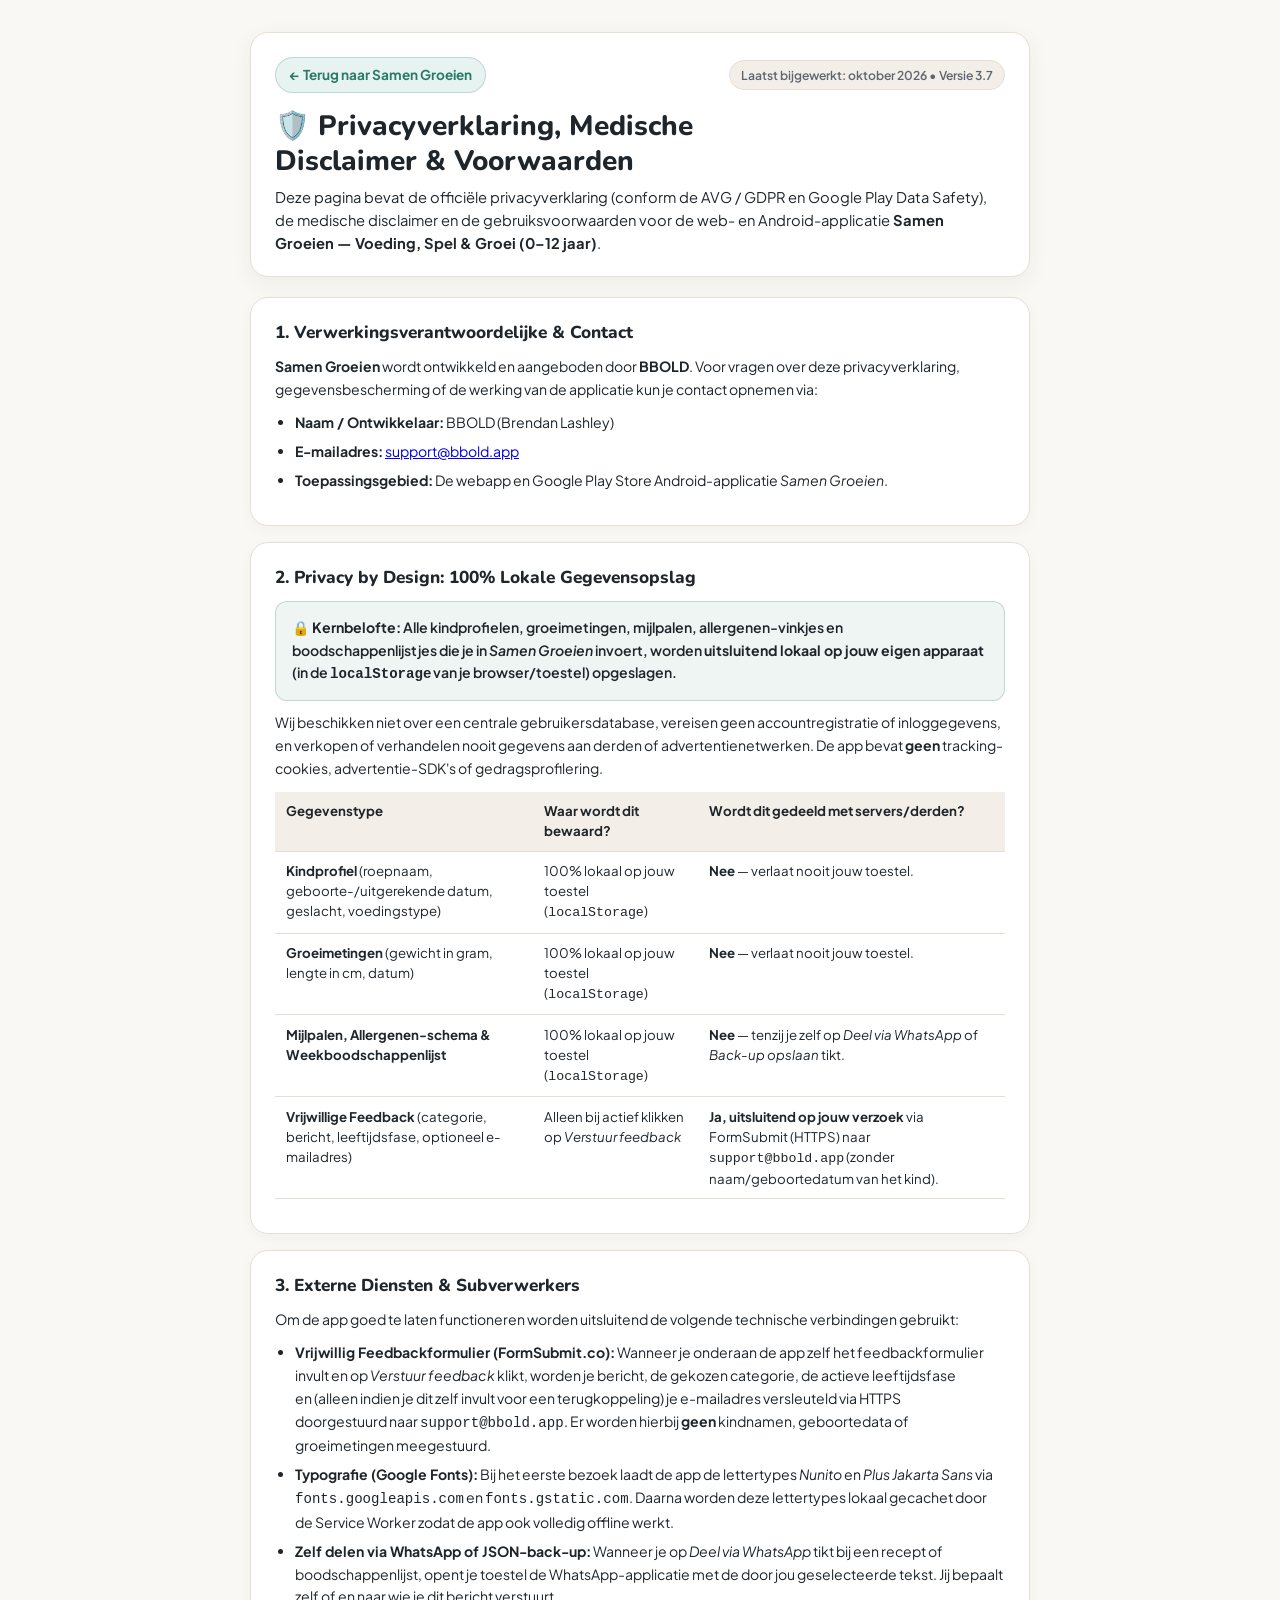
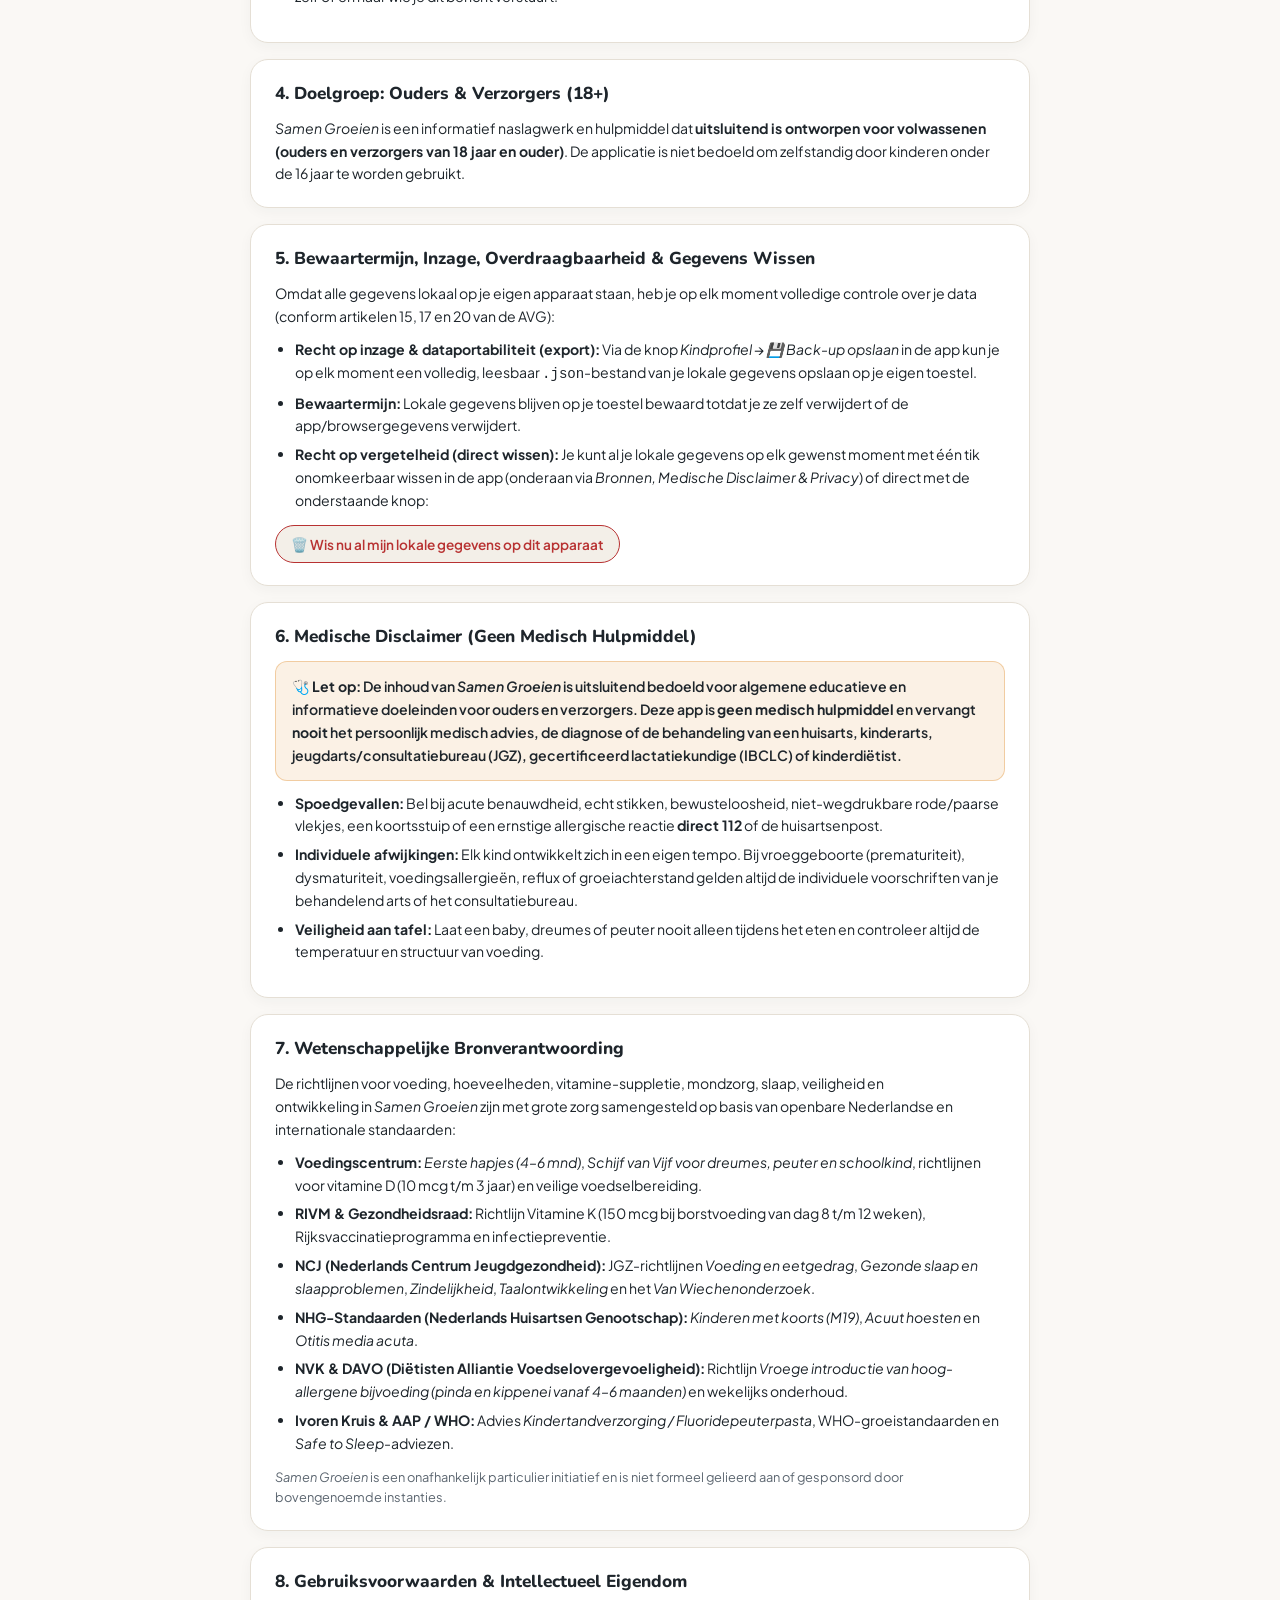
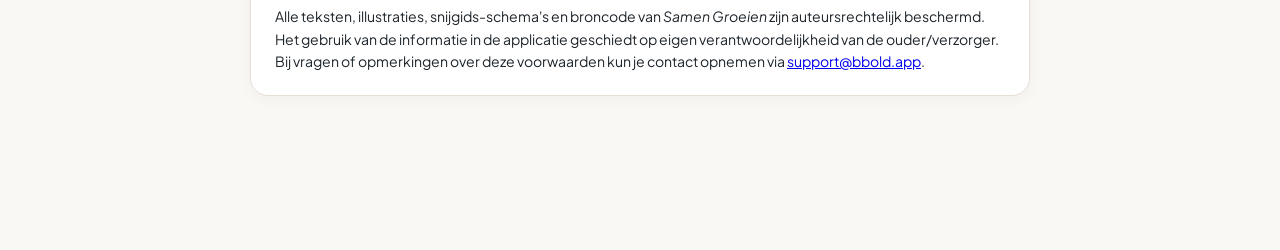
==== commit ba92b8e4: "Capitalize company name as BBOLD in privacy.html (v42)" ====
--- a/privacy.html
+++ b/privacy.html
@@ -12,7 +12,7 @@
   <link rel="preconnect" href="https://fonts.googleapis.com" />
   <link rel="preconnect" href="https://fonts.gstatic.com" crossorigin />
   <link href="https://fonts.googleapis.com/css2?family=Nunito:wght@500;600;700;800&family=Plus+Jakarta+Sans:wght@400;500;600;700&display=swap" rel="stylesheet" />
-  <link rel="stylesheet" href="styles.css?v=41" />
+  <link rel="stylesheet" href="styles.css?v=42" />
   <style>
     .privacy-page-wrap {
       max-width: 820px;
@@ -185,10 +185,10 @@
     <section class="privacy-section-card" id="verantwoordelijke">
       <h2>1. Verwerkingsverantwoordelijke &amp; Contact</h2>
       <p>
-        <strong>Samen Groeien</strong> wordt ontwikkeld en aangeboden door <strong>bBold</strong>. Voor vragen over deze privacyverklaring, gegevensbescherming of de werking van de applicatie kun je contact opnemen via:
-      </p>
-      <ul>
-        <li><strong>Naam / Ontwikkelaar:</strong> bBold (Brendan Lashley)</li>
+        <strong>Samen Groeien</strong> wordt ontwikkeld en aangeboden door <strong>BBOLD</strong>. Voor vragen over deze privacyverklaring, gegevensbescherming of de werking van de applicatie kun je contact opnemen via:
+      </p>
+      <ul>
+        <li><strong>Naam / Ontwikkelaar:</strong> BBOLD (Brendan Lashley)</li>
         <li><strong>E-mailadres:</strong> <a href="mailto:support@bbold.app">support@bbold.app</a></li>
         <li><strong>Toepassingsgebied:</strong> De webapp en Google Play Store Android-applicatie <em>Samen Groeien</em>.</li>
       </ul>
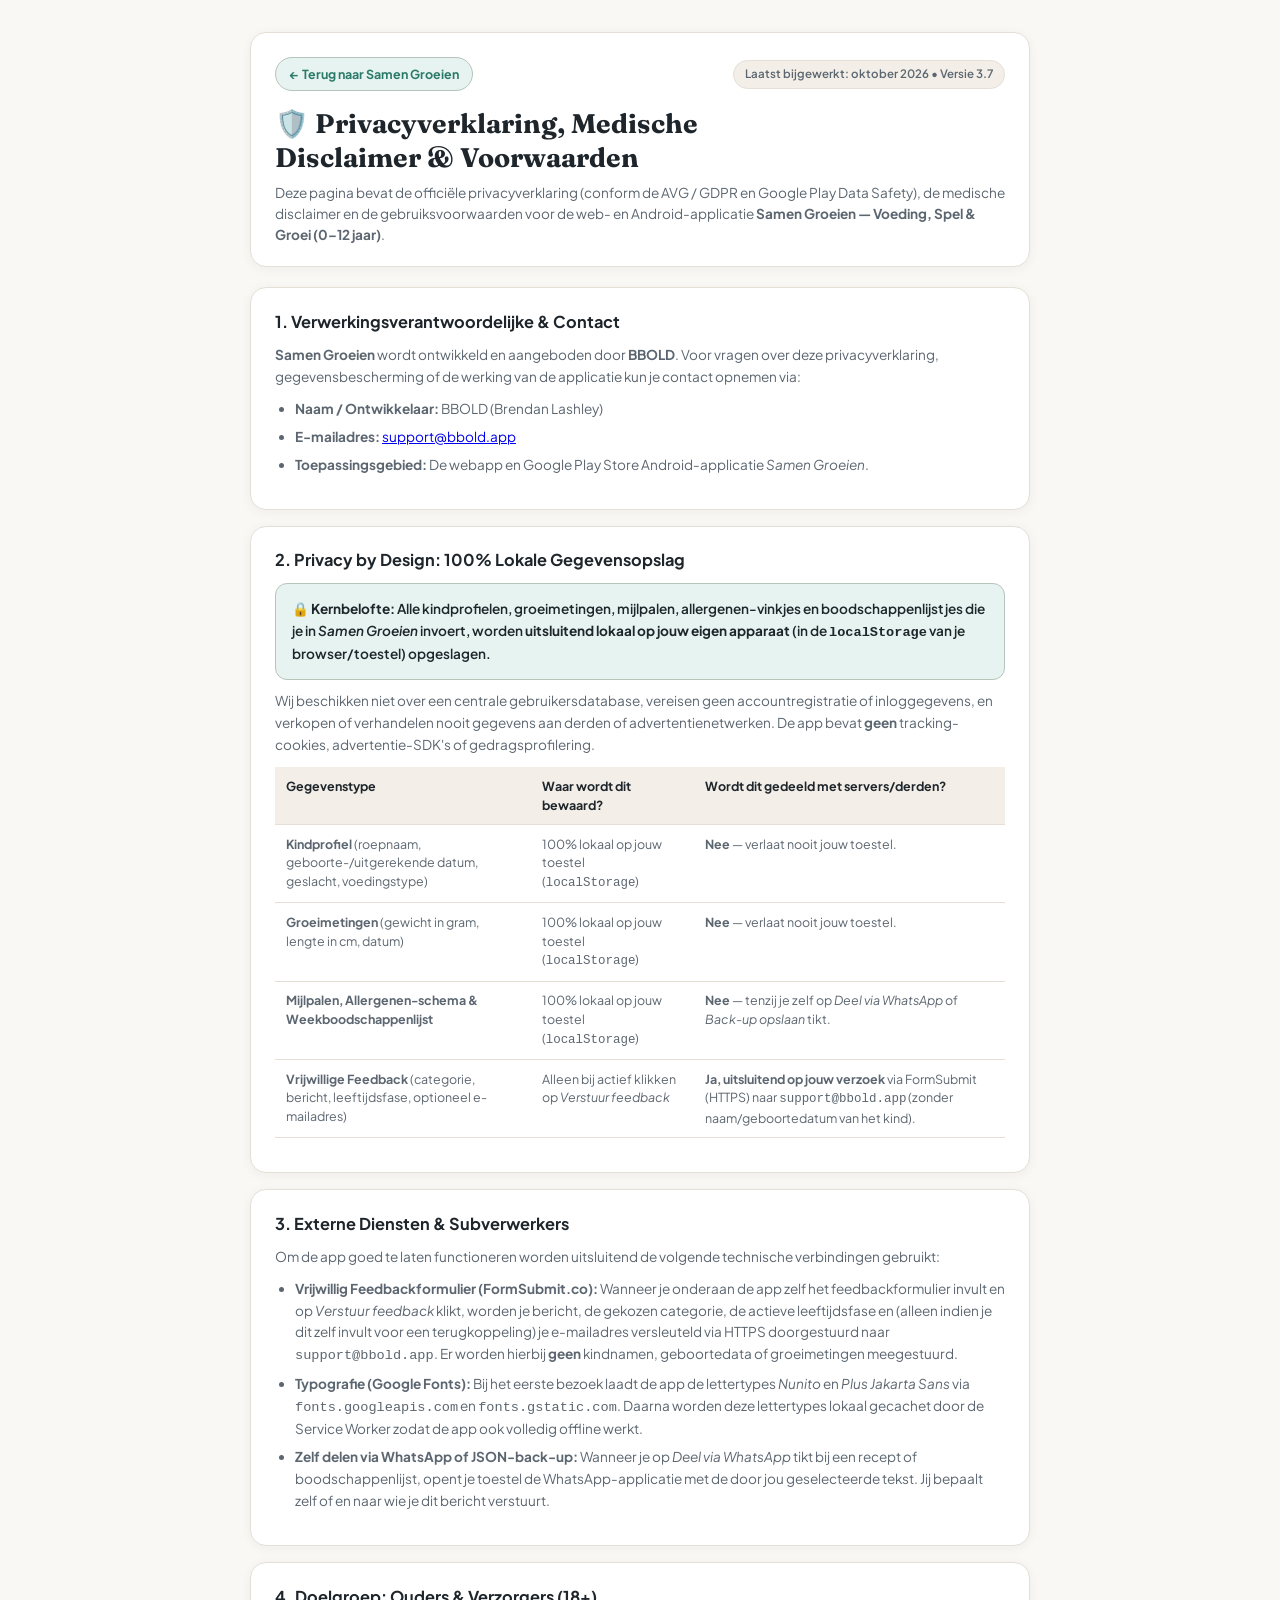
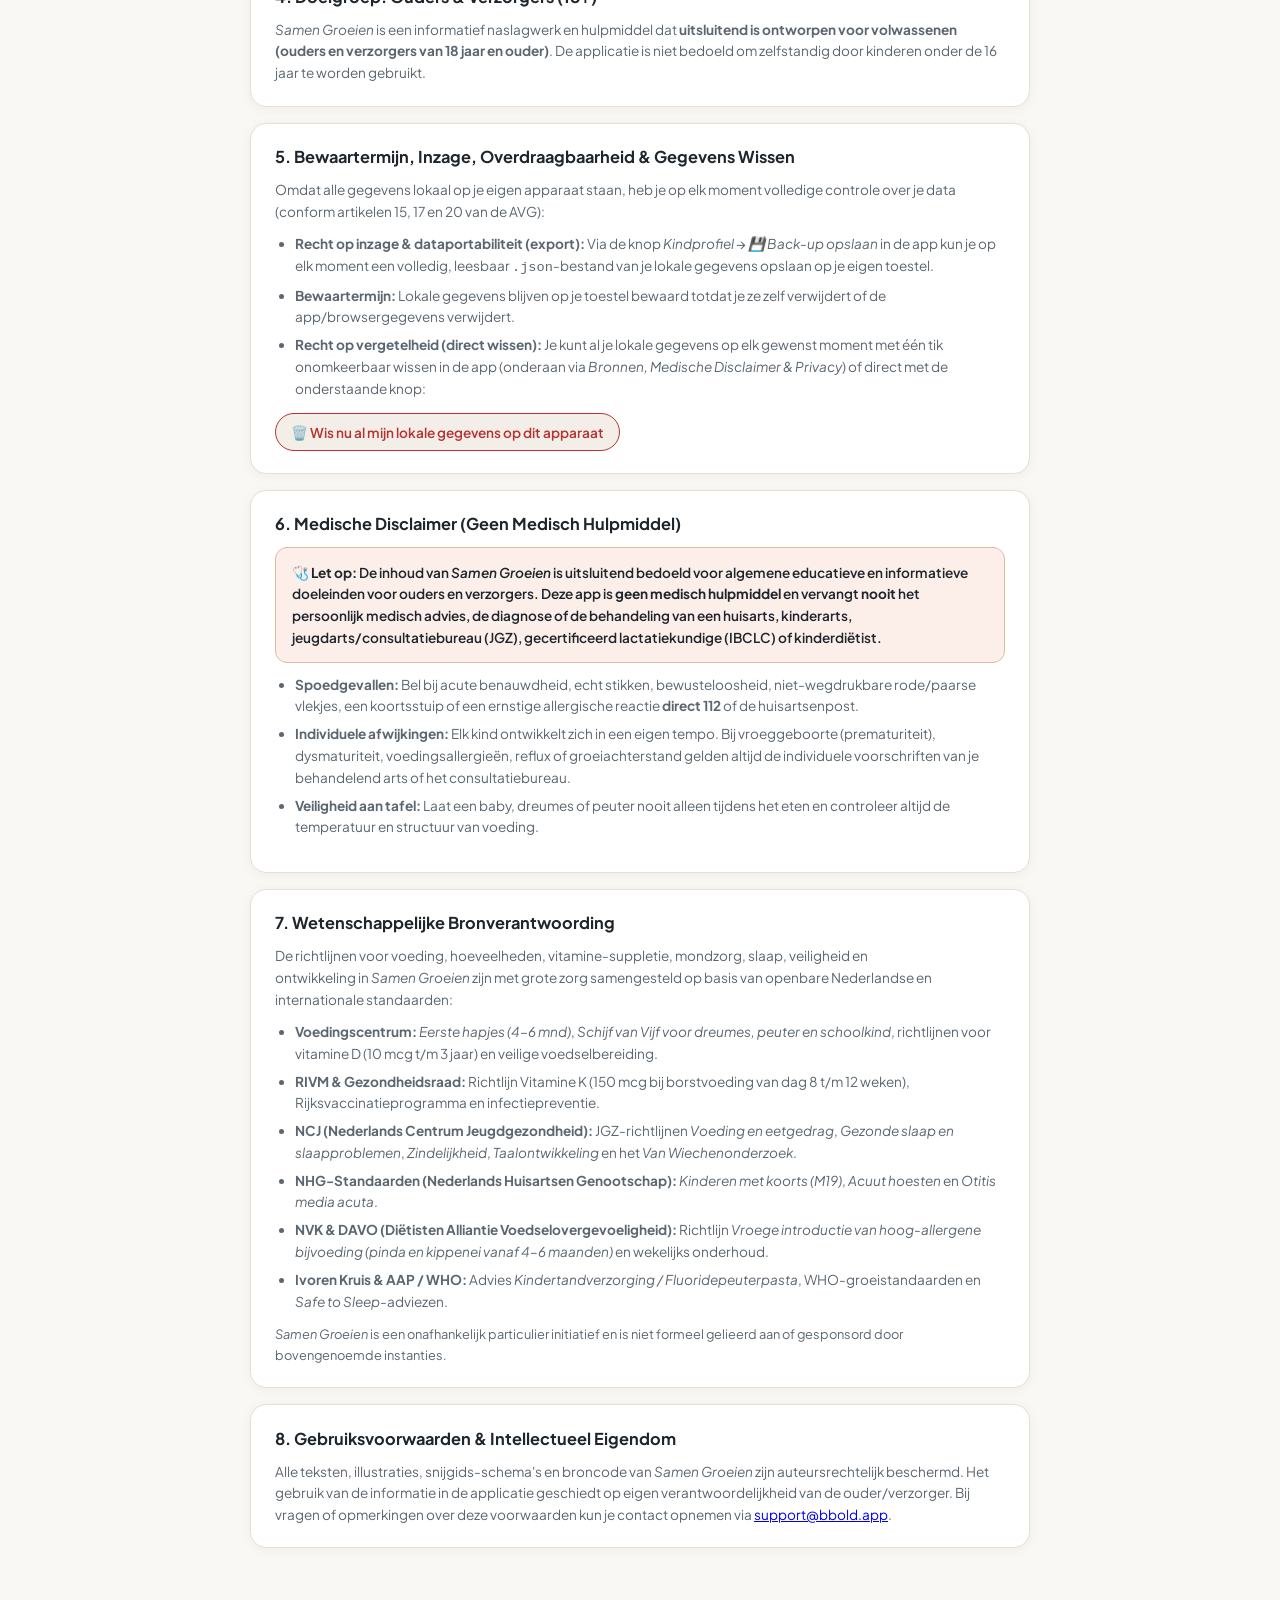
==== commit de922894: "v46: Comprehensive UI/UX consistency audit, fix DOM ID & CSS class mismatches, unify typography and " ====
--- a/privacy.html
+++ b/privacy.html
@@ -11,8 +11,8 @@
   <link rel="apple-touch-icon" href="icon-192.png" />
   <link rel="preconnect" href="https://fonts.googleapis.com" />
   <link rel="preconnect" href="https://fonts.gstatic.com" crossorigin />
-  <link href="https://fonts.googleapis.com/css2?family=Nunito:wght@500;600;700;800&family=Plus+Jakarta+Sans:wght@400;500;600;700&display=swap" rel="stylesheet" />
-  <link rel="stylesheet" href="styles.css?v=42" />
+  <link href="https://fonts.googleapis.com/css2?family=Fraunces:opsz,wght@9..144,600;9..144,700&family=Plus+Jakarta+Sans:wght@400;500;600;700;800&display=swap" rel="stylesheet" />
+  <link rel="stylesheet" href="styles.css?v=46" />
   <style>
     .privacy-page-wrap {
       max-width: 820px;
@@ -22,10 +22,10 @@
     .privacy-header-card {
       background: var(--surface);
       border: 1px solid var(--border);
-      border-radius: var(--radius-lg, 18px);
+      border-radius: var(--radius);
       padding: 1.5rem 1.5rem 1.35rem;
       margin-bottom: 1.25rem;
-      box-shadow: 0 6px 22px rgba(24, 52, 46, 0.06);
+      box-shadow: var(--shadow);
     }
     .privacy-back-row {
       display: flex;
@@ -39,54 +39,54 @@
       display: inline-flex;
       align-items: center;
       gap: 0.4rem;
-      font-size: 0.85rem;
+      font-size: var(--fs-sm);
       font-weight: 700;
       color: var(--primary);
       text-decoration: none;
       padding: 0.42rem 0.85rem;
-      border-radius: 999px;
-      background: var(--primary-soft, rgba(43, 122, 105, 0.1));
-      border: 1px solid rgba(43, 122, 105, 0.22);
+      border-radius: var(--radius-pill);
+      background: var(--primary-soft);
+      border: 1px solid color-mix(in srgb, var(--primary) 26%, var(--border));
       transition: transform 0.15s ease, background 0.15s ease;
     }
     .privacy-back-link:hover {
       transform: translateY(-1px);
     }
     .privacy-updated-badge {
-      font-size: 0.76rem;
+      font-size: var(--fs-xs);
       font-weight: 600;
       color: var(--text-muted);
       background: var(--surface-soft);
       padding: 0.3rem 0.7rem;
-      border-radius: 999px;
+      border-radius: var(--radius-pill);
       border: 1px solid var(--border);
     }
     .privacy-header-card h1 {
-      font-family: "Nunito", sans-serif;
-      font-size: clamp(1.35rem, 3vw, 1.75rem);
-      font-weight: 800;
+      font-family: var(--font-serif);
+      font-size: clamp(1.32rem, 3vw, 1.68rem);
+      font-weight: 700;
       color: var(--text);
       margin: 0 0 0.45rem;
       line-height: 1.25;
     }
     .privacy-header-card p {
       margin: 0;
-      font-size: 0.92rem;
+      font-size: var(--fs-body);
       line-height: 1.55;
-      color: var(--text-soft);
+      color: var(--text-muted);
     }
     .privacy-section-card {
       background: var(--surface);
       border: 1px solid var(--border);
-      border-radius: var(--radius-lg, 18px);
+      border-radius: var(--radius);
       padding: 1.35rem 1.5rem;
       margin-bottom: 1rem;
-      box-shadow: 0 4px 14px rgba(24, 52, 46, 0.04);
+      box-shadow: var(--shadow);
     }
     .privacy-section-card h2 {
-      font-family: "Nunito", sans-serif;
-      font-size: 1.08rem;
-      font-weight: 800;
+      font-family: var(--font-sans);
+      font-size: var(--fs-section-title);
+      font-weight: 700;
       color: var(--text);
       margin: 0 0 0.6rem;
       display: flex;
@@ -95,9 +95,9 @@
     }
     .privacy-section-card p,
     .privacy-section-card li {
-      font-size: 0.88rem;
-      line-height: 1.62;
-      color: var(--text-soft);
+      font-size: var(--fs-body);
+      line-height: 1.6;
+      color: var(--text-muted);
     }
     .privacy-section-card p {
       margin: 0 0 0.65rem;
@@ -113,16 +113,16 @@
       gap: 0.38rem;
     }
     .privacy-highlight-box {
-      background: rgba(43, 122, 105, 0.08);
-      border: 1px solid rgba(43, 122, 105, 0.24);
-      border-radius: 12px;
+      background: var(--primary-soft);
+      border: 1px solid color-mix(in srgb, var(--primary) 26%, var(--border));
+      border-radius: var(--radius-md);
       padding: 0.85rem 1rem;
       margin: 0.65rem 0;
     }
     .privacy-warning-box {
-      background: rgba(217, 119, 6, 0.1);
-      border: 1px solid rgba(217, 119, 6, 0.3);
-      border-radius: 12px;
+      background: var(--accent-soft);
+      border: 1px solid color-mix(in srgb, var(--accent) 32%, var(--border));
+      border-radius: var(--radius-md);
       padding: 0.85rem 1rem;
       margin: 0.65rem 0;
     }
@@ -130,7 +130,7 @@
       width: 100%;
       border-collapse: collapse;
       margin: 0.75rem 0;
-      font-size: 0.83rem;
+      font-size: var(--fs-sm);
     }
     .privacy-data-table th,
     .privacy-data-table td {
@@ -145,7 +145,7 @@
       background: var(--surface-soft);
     }
     .privacy-data-table td {
-      color: var(--text-soft);
+      color: var(--text-muted);
     }
     .privacy-action-row {
       display: flex;
--- a/styles.css
+++ b/styles.css
@@ -9,6 +9,8 @@
   --surface-soft: #f3efe8;
   --text: #1e252b;
   --text-muted: #5c6670;
+  --text-secondary: var(--text-muted);
+  --text-soft: var(--text-muted);
   --border: #e5dfd5;
 
   --primary: #2b7a69;
@@ -20,6 +22,7 @@
   --warn-text: #b83232;
 
   --radius: 16px;
+  --radius-lg: var(--radius);
   --radius-md: 12px;
   --radius-sm: 10px;
   --radius-xs: 6px;
@@ -3774,23 +3777,29 @@
   }
 }
 
-/* Feedback-formulier styling */
+/* Feedback- en profiel-formulier select styling */
 .form-select {
   width: 100%;
-  border-radius: var(--radius);
-  border: 1px solid var(--border);
+  border-radius: var(--radius-sm);
+  border: 1.5px solid var(--border);
   padding: 9px 12px;
   font-family: inherit;
-  font-size: var(--fs-sm);
+  font-size: 1rem; /* 16px voorkomt automatisch inzoomen op mobiele browsers */
   background: var(--surface);
   color: var(--text);
   box-sizing: border-box;
   outline: none;
-  transition: border-color 0.15s ease;
+  cursor: pointer;
+  transition: border-color 0.15s ease, box-shadow 0.15s ease;
+}
+
+.form-select:hover {
+  border-color: color-mix(in srgb, var(--primary) 50%, var(--border));
 }
 
 .form-select:focus {
   border-color: var(--primary);
+  box-shadow: 0 0 0 3px var(--primary-soft);
 }
 
 /* Feedback-beheerderspaneel styling */
@@ -3922,11 +3931,11 @@
 
 .form-textarea {
   width: 100%;
-  border-radius: var(--radius-md);
-  border: 1px solid var(--border);
+  border-radius: var(--radius-sm);
+  border: 1.5px solid var(--border);
   padding: 10px 12px;
   font-family: inherit;
-  font-size: var(--fs-body);
+  font-size: 1rem; /* 16px voorkomt automatisch inzoomen op mobiele browsers */
   color: var(--text);
   background: var(--surface);
   box-sizing: border-box;
@@ -3934,6 +3943,10 @@
   min-height: 90px;
   line-height: 1.45;
   transition: border-color 0.15s ease, box-shadow 0.15s ease;
+}
+
+.form-textarea:hover {
+  border-color: color-mix(in srgb, var(--primary) 50%, var(--border));
 }
 
 .form-textarea:focus {
@@ -4354,5 +4367,820 @@
   }
 }
 
-
-
+/* ==========================================================================
+   6 NIEUWE MOEDER-FEATURES: GEWICHT OP MAAT, RIJPHEIDSCHECK, GEZINSMAALTIJD,
+   MIJLPAAL-HERINNERING, CB-VOORBEREIDING & INTERACTIEF TANDJES-KAARTJE
+   ========================================================================== */
+
+/* 1. Persoonlijk advies op gewicht & voedingstype in Hero */
+.personal-weight-banner {
+  margin-top: 10px;
+  padding: 11px 14px;
+  border-radius: var(--radius-md);
+  background: var(--primary-soft);
+  border: 1px solid color-mix(in srgb, var(--primary) 26%, var(--border));
+  display: flex;
+  flex-direction: column;
+  align-items: stretch;
+  gap: 10px;
+}
+
+.personal-weight-banner-top {
+  display: flex;
+  align-items: center;
+  justify-content: space-between;
+  gap: 10px;
+  flex-wrap: wrap;
+}
+
+.personal-weight-title {
+  font-size: var(--fs-sm);
+  font-weight: 700;
+  color: var(--primary);
+  line-height: 1.4;
+  flex: 1;
+  min-width: 200px;
+}
+
+.personal-weight-edit-btn {
+  background: var(--surface);
+  border: 1px solid color-mix(in srgb, var(--primary) 32%, var(--border));
+  border-radius: var(--radius-pill);
+  padding: 5px 12px;
+  min-height: 30px;
+  font-family: inherit;
+  font-size: var(--fs-xs);
+  font-weight: 700;
+  color: var(--primary);
+  cursor: pointer;
+  white-space: nowrap;
+  display: inline-flex;
+  align-items: center;
+  gap: 4px;
+  transition: border-color 0.15s ease, background 0.15s ease, transform 0.12s ease;
+}
+
+.personal-weight-edit-btn:hover {
+  border-color: var(--primary);
+  background: var(--surface-soft);
+}
+
+.personal-weight-grid {
+  display: grid;
+  grid-template-columns: repeat(auto-fit, minmax(200px, 1fr));
+  gap: 8px;
+}
+
+.personal-weight-chip {
+  background: var(--surface);
+  border: 1px solid var(--border);
+  border-radius: var(--radius-sm);
+  padding: 9px 11px;
+  display: flex;
+  flex-direction: column;
+  gap: 3px;
+}
+
+.personal-weight-chip-label {
+  font-size: var(--fs-xs);
+  font-weight: 700;
+  color: var(--primary);
+  text-transform: uppercase;
+  letter-spacing: 0.03em;
+}
+
+.personal-weight-chip-val {
+  font-size: var(--fs-body);
+  color: var(--text);
+  line-height: 1.45;
+}
+
+/* 2. Rijpheidscheck ('Loopt mijn kindje voor?') */
+.readiness-body {
+  padding: 10px 0 2px;
+  margin-top: 8px;
+  border-top: 1px solid color-mix(in srgb, var(--border) 65%, transparent);
+  display: flex;
+  flex-direction: column;
+  gap: 10px;
+}
+
+.sleep-readiness-details {
+  margin-top: 12px;
+  border: 1px solid var(--border);
+  border-radius: var(--radius-md);
+  background: var(--surface-soft);
+  padding: 11px 14px;
+  transition: border-color 0.15s ease;
+}
+
+.sleep-readiness-details > summary {
+  list-style: none;
+  display: flex;
+  align-items: center;
+  justify-content: space-between;
+  gap: 8px;
+  font-size: var(--fs-card-title);
+  font-weight: 700;
+  color: var(--text);
+  cursor: pointer;
+}
+
+.sleep-readiness-details > summary::-webkit-details-marker {
+  display: none;
+}
+
+.sleep-readiness-details > summary::after {
+  content: "▾";
+  font-size: var(--fs-body);
+  color: var(--text-muted);
+  transition: transform 0.2s ease;
+  flex-shrink: 0;
+}
+
+.sleep-readiness-details[open] > summary::after {
+  transform: rotate(180deg);
+}
+
+.readiness-intro {
+  font-size: var(--fs-sm);
+  color: var(--text-muted);
+  line-height: 1.45;
+  margin: 0;
+}
+
+.readiness-checklist {
+  display: flex;
+  flex-direction: column;
+  gap: 7px;
+}
+
+.readiness-check-item {
+  display: flex;
+  align-items: flex-start;
+  gap: 10px;
+  padding: 9px 11px;
+  border-radius: var(--radius-sm);
+  background: var(--surface);
+  border: 1px solid var(--border);
+  font-size: var(--fs-body);
+  line-height: 1.45;
+  color: var(--text);
+  cursor: pointer;
+  transition: border-color 0.15s ease, background 0.15s ease;
+}
+
+.readiness-check-item:hover {
+  border-color: color-mix(in srgb, var(--primary) 45%, var(--border));
+}
+
+.readiness-check-item input[type="checkbox"] {
+  width: 18px;
+  height: 18px;
+  margin-top: 2px;
+  accent-color: var(--primary);
+  flex-shrink: 0;
+  cursor: pointer;
+}
+
+.readiness-result-box {
+  padding: 10px 12px;
+  border-radius: var(--radius-sm);
+  background: var(--primary-soft);
+  border: 1px solid color-mix(in srgb, var(--primary) 28%, var(--border));
+  display: flex;
+  align-items: center;
+  justify-content: space-between;
+  gap: 10px;
+  flex-wrap: wrap;
+}
+
+.readiness-result-text {
+  font-size: var(--fs-sm);
+  color: var(--text);
+  line-height: 1.45;
+  flex: 1;
+  min-width: 190px;
+}
+
+.readiness-jump-btn {
+  background: var(--primary);
+  color: #fff;
+  border: none;
+  border-radius: var(--radius-pill);
+  padding: 6px 13px;
+  min-height: 32px;
+  font-family: inherit;
+  font-size: var(--fs-xs);
+  font-weight: 700;
+  cursor: pointer;
+  white-space: nowrap;
+  display: inline-flex;
+  align-items: center;
+  gap: 4px;
+  transition: filter 0.15s ease, transform 0.12s ease;
+}
+
+.readiness-jump-btn:hover {
+  filter: brightness(0.94);
+}
+
+/* 3. 'Kook 1× voor het hele gezin' Gezinsmaaltijd-Vertaler */
+.family-meal-body {
+  padding: 10px 0 2px;
+  margin-top: 8px;
+  border-top: 1px solid color-mix(in srgb, var(--border) 65%, transparent);
+  display: flex;
+  flex-direction: column;
+  gap: 10px;
+}
+
+.family-meal-result {
+  background: var(--surface-soft);
+  border: 1px solid var(--border);
+  border-radius: var(--radius-md);
+  padding: 12px;
+  display: flex;
+  flex-direction: column;
+  gap: 10px;
+}
+
+.family-meal-pan-tip {
+  padding: 10px 12px;
+  border-radius: var(--radius-sm);
+  background: var(--surface);
+  border: 1px solid var(--border);
+  border-left: 3.5px solid var(--accent);
+  font-size: var(--fs-body);
+  line-height: 1.5;
+  color: var(--text);
+}
+
+.family-meal-adapt-card {
+  padding: 11px 13px;
+  border-radius: var(--radius-sm);
+  background: var(--surface);
+  border: 1px solid color-mix(in srgb, var(--primary) 28%, var(--border));
+  display: flex;
+  flex-direction: column;
+  gap: 6px;
+}
+
+.family-meal-adapt-header {
+  display: flex;
+  align-items: center;
+  justify-content: space-between;
+  gap: 8px;
+  flex-wrap: wrap;
+}
+
+.family-meal-child-name {
+  font-size: var(--fs-sm);
+  font-weight: 700;
+  color: var(--primary);
+}
+
+.family-meal-adapt-text {
+  margin: 0;
+  font-size: var(--fs-body);
+  line-height: 1.5;
+  color: var(--text);
+}
+
+.family-meal-children-grid {
+  display: grid;
+  grid-template-columns: repeat(auto-fit, minmax(220px, 1fr));
+  gap: 8px;
+}
+
+/* 4. Mijlpalen met Datum, Herinnering, Foto & WhatsApp-deelknop */
+.check-card-wrap {
+  display: flex;
+  flex-direction: column;
+  gap: 8px;
+  padding: 11px 13px;
+  border-radius: var(--radius-md);
+  background: var(--surface-soft);
+  border: 1px solid var(--border);
+  transition: border-color 0.15s ease, background 0.15s ease;
+}
+
+.check-card-wrap.is-checked {
+  background: var(--primary-soft);
+  border-color: color-mix(in srgb, var(--primary) 34%, var(--border));
+}
+
+.check-card-main {
+  display: flex;
+  align-items: flex-start;
+  gap: 10px;
+  cursor: pointer;
+  font-size: var(--fs-body);
+  line-height: 1.45;
+  color: var(--text);
+}
+
+.check-card-main input[type="checkbox"] {
+  width: 18px;
+  height: 18px;
+  margin-top: 2px;
+  accent-color: var(--primary);
+  flex-shrink: 0;
+  cursor: pointer;
+}
+
+.ms-memory-row {
+  display: flex;
+  align-items: center;
+  gap: 6px;
+  flex-wrap: wrap;
+  padding-top: 7px;
+  border-top: 1px dashed color-mix(in srgb, var(--primary) 28%, var(--border));
+}
+
+.ms-date-input,
+.ms-note-input {
+  padding: 5px 9px;
+  min-height: 30px;
+  border-radius: var(--radius-sm);
+  border: 1.5px solid var(--border);
+  background: var(--surface);
+  color: var(--text);
+  font-family: inherit;
+  font-size: var(--fs-xs);
+  transition: border-color 0.15s ease, box-shadow 0.15s ease;
+}
+
+.ms-date-input {
+  max-width: 136px;
+}
+
+.ms-note-input {
+  flex: 1;
+  min-width: 140px;
+}
+
+.ms-date-input:focus,
+.ms-note-input:focus {
+  outline: none;
+  border-color: var(--primary);
+  box-shadow: 0 0 0 3px var(--primary-soft);
+}
+
+.ms-share-btn {
+  padding: 5px 10px;
+  min-height: 30px;
+  border-radius: var(--radius-pill);
+  border: 1px solid color-mix(in srgb, var(--primary) 35%, var(--border));
+  background: var(--surface);
+  color: var(--primary);
+  font-family: inherit;
+  font-size: var(--fs-xs);
+  font-weight: 700;
+  cursor: pointer;
+  white-space: nowrap;
+  display: inline-flex;
+  align-items: center;
+  gap: 4px;
+  transition: border-color 0.15s ease, background 0.15s ease, color 0.15s ease;
+}
+
+.ms-share-btn:hover {
+  border-color: var(--primary);
+  background: var(--surface-soft);
+}
+
+.ms-share-btn.has-photo {
+  background: var(--primary);
+  color: #fff;
+  border-color: var(--primary);
+}
+
+.ms-share-btn.has-photo:hover {
+  filter: brightness(0.94);
+}
+
+.ms-photo-btn {
+  display: inline-flex;
+  align-items: center;
+  gap: 4px;
+  padding: 5px 10px;
+  min-height: 30px;
+  border-radius: var(--radius-pill);
+  border: 1px dashed color-mix(in srgb, var(--primary) 45%, var(--border));
+  background: var(--surface);
+  color: var(--text-muted);
+  font-family: inherit;
+  font-size: var(--fs-xs);
+  font-weight: 700;
+  cursor: pointer;
+  white-space: nowrap;
+  transition: border-color 0.15s ease, color 0.15s ease, background 0.15s ease;
+}
+
+.ms-photo-btn:hover,
+.ms-photo-btn.has-photo {
+  border-style: solid;
+  border-color: var(--primary);
+  color: var(--primary);
+  background: var(--surface);
+}
+
+.ms-photo-preview-bar {
+  display: flex;
+  align-items: center;
+  gap: 10px;
+  margin-top: 2px;
+  padding: 7px 10px;
+  border-radius: var(--radius-sm);
+  background: var(--surface);
+  border: 1px solid color-mix(in srgb, var(--primary) 26%, var(--border));
+}
+
+.ms-photo-thumb {
+  width: 48px;
+  height: 48px;
+  border-radius: 8px;
+  object-fit: cover;
+  flex-shrink: 0;
+  border: 2px solid var(--surface);
+  box-shadow: 0 2px 6px rgba(24, 52, 46, 0.12);
+}
+
+.ms-photo-preview-info {
+  flex: 1;
+  min-width: 0;
+  display: flex;
+  flex-direction: column;
+  gap: 2px;
+}
+
+.ms-photo-preview-info strong {
+  font-size: var(--fs-sm);
+  color: var(--text);
+}
+
+.ms-photo-preview-info span {
+  font-size: var(--fs-xs);
+  color: var(--text-muted);
+  line-height: 1.35;
+}
+
+.ms-photo-del-btn {
+  padding: 4px 7px;
+  border: none;
+  background: transparent;
+  color: var(--text-muted);
+  cursor: pointer;
+  font-size: 0.85rem;
+  border-radius: var(--radius-xs);
+  transition: color 0.15s ease, background 0.15s ease;
+}
+
+.ms-photo-del-btn:hover {
+  color: var(--warn-text);
+  background: var(--warn-soft);
+}
+
+/* 5. CB-voorbereiding: Groei-logboek & Vragenlijstje */
+.cb-prep-body {
+  padding: 10px 0 2px;
+  margin-top: 8px;
+  border-top: 1px solid color-mix(in srgb, var(--border) 65%, transparent);
+}
+
+.cb-prep-box {
+  padding: 13px;
+  border-radius: var(--radius-md);
+  background: var(--surface-soft);
+  border: 1px solid var(--border);
+  display: flex;
+  flex-direction: column;
+  gap: 10px;
+}
+
+.cb-prep-box h4 {
+  margin: 0;
+  font-size: var(--fs-card-title);
+  color: var(--text);
+}
+
+.growth-form-row,
+.cb-question-form-row {
+  display: flex;
+  align-items: center;
+  gap: 6px;
+  flex-wrap: wrap;
+}
+
+.form-input-sm {
+  padding: 7px 10px;
+  min-height: 36px;
+  border-radius: var(--radius-sm);
+  border: 1.5px solid var(--border);
+  background: var(--surface);
+  color: var(--text);
+  font-family: inherit;
+  font-size: var(--fs-body);
+  min-width: 0;
+  transition: border-color 0.15s ease, box-shadow 0.15s ease;
+}
+
+.form-input-sm:hover {
+  border-color: color-mix(in srgb, var(--primary) 50%, var(--border));
+}
+
+.form-input-sm:focus {
+  outline: none;
+  border-color: var(--primary);
+  box-shadow: 0 0 0 3px var(--primary-soft);
+}
+
+#growthDateInput {
+  width: 134px;
+}
+
+#growthWeightInput,
+#growthLengthInput {
+  width: 112px;
+  flex: 1;
+}
+
+#cbQuestionInput {
+  flex: 1;
+  min-width: 160px;
+}
+
+.growth-log-list,
+.cb-questions-list {
+  display: flex;
+  flex-direction: column;
+  gap: 6px;
+  max-height: 220px;
+  overflow-y: auto;
+}
+
+.growth-log-item,
+.cb-question-item {
+  display: flex;
+  align-items: center;
+  justify-content: space-between;
+  gap: 8px;
+  padding: 8px 10px;
+  border-radius: var(--radius-sm);
+  background: var(--surface);
+  border: 1px solid var(--border);
+  font-size: var(--fs-body);
+  flex-wrap: wrap;
+}
+
+.growth-log-date {
+  font-size: var(--fs-xs);
+  font-weight: 600;
+  color: var(--text-muted);
+  white-space: nowrap;
+}
+
+.growth-log-metrics {
+  font-weight: 700;
+  color: var(--text);
+  flex: 1;
+  min-width: 90px;
+}
+
+.growth-log-delta {
+  font-size: var(--fs-xs);
+  font-weight: 700;
+  color: var(--primary);
+  background: var(--primary-soft);
+  padding: 2px 8px;
+  border-radius: var(--radius-pill);
+  white-space: nowrap;
+}
+
+.cb-question-item.is-done {
+  opacity: 0.65;
+}
+
+.cb-question-item.is-done .cb-q-label span {
+  text-decoration: line-through;
+}
+
+.cb-q-label {
+  display: flex;
+  align-items: flex-start;
+  gap: 8px;
+  cursor: pointer;
+  flex: 1;
+  min-width: 0;
+  line-height: 1.4;
+}
+
+.cb-q-label input[type="checkbox"] {
+  width: 17px;
+  height: 17px;
+  margin-top: 2px;
+  accent-color: var(--primary);
+  flex-shrink: 0;
+  cursor: pointer;
+}
+
+.mini-del-btn {
+  background: none;
+  border: none;
+  color: var(--text-muted);
+  cursor: pointer;
+  font-size: 0.85rem;
+  padding: 3px 7px;
+  border-radius: var(--radius-xs);
+  flex-shrink: 0;
+  transition: color 0.15s ease, background 0.15s ease;
+}
+
+.mini-del-btn:hover {
+  color: var(--warn-text);
+  background: var(--warn-soft);
+}
+
+/* 6. Interactief Tandjes- & Wisselgebit-Kaartje */
+.teeth-tracker-body {
+  padding: 10px 0 2px;
+  margin-top: 8px;
+  border-top: 1px solid color-mix(in srgb, var(--border) 65%, transparent);
+  display: flex;
+  flex-direction: column;
+  gap: 10px;
+}
+
+#teethTrackerContainer {
+  display: flex;
+  flex-direction: column;
+  gap: 10px;
+}
+
+.teeth-jaw-box {
+  padding: 11px 12px;
+  border-radius: var(--radius-md);
+  background: var(--surface-soft);
+  border: 1px solid var(--border);
+  display: flex;
+  flex-direction: column;
+  gap: 8px;
+}
+
+.teeth-jaw-label {
+  font-size: var(--fs-sm);
+  font-weight: 700;
+  color: var(--text);
+  display: flex;
+  align-items: center;
+  justify-content: space-between;
+}
+
+.teeth-arch-row {
+  display: grid;
+  grid-template-columns: repeat(10, minmax(0, 1fr));
+  gap: 5px;
+}
+
+@media (max-width: 560px) {
+  .teeth-arch-row {
+    grid-template-columns: repeat(5, minmax(0, 1fr));
+  }
+}
+
+.tooth-btn {
+  display: flex;
+  flex-direction: column;
+  align-items: center;
+  justify-content: center;
+  gap: 2px;
+  padding: 6px 3px;
+  min-height: 54px;
+  border-radius: var(--radius-sm);
+  background: var(--surface);
+  border: 1.5px solid var(--border);
+  cursor: pointer;
+  font-family: inherit;
+  text-align: center;
+  transition: transform 0.12s ease, border-color 0.15s ease, background 0.15s ease;
+}
+
+.tooth-btn:hover {
+  border-color: var(--primary);
+}
+
+.tooth-btn.is-molar {
+  background: color-mix(in srgb, var(--surface-soft) 50%, var(--surface));
+}
+
+.tooth-btn.is-expected-now {
+  border-color: var(--accent);
+  background: var(--accent-soft);
+}
+
+.tooth-btn.is-erupted {
+  background: var(--primary-soft);
+  border-color: var(--primary);
+}
+
+.tooth-icon {
+  font-size: 1rem;
+  line-height: 1;
+}
+
+.tooth-code {
+  font-size: var(--fs-xs);
+  font-weight: 800;
+  color: var(--text);
+  line-height: 1.15;
+}
+
+.tooth-age {
+  font-size: 0.64rem;
+  color: var(--text-muted);
+  line-height: 1.1;
+}
+
+.teeth-legend-row {
+  display: flex;
+  align-items: center;
+  gap: 12px;
+  flex-wrap: wrap;
+  font-size: var(--fs-xs);
+  color: var(--text-muted);
+  padding: 2px 2px 0;
+}
+
+.teeth-legend-row > span {
+  display: inline-flex;
+  align-items: center;
+  gap: 5px;
+}
+
+.teeth-legend-dot {
+  width: 10px;
+  height: 10px;
+  border-radius: 50%;
+  display: inline-block;
+  border: 1.5px solid var(--border);
+  background: var(--surface);
+}
+
+.teeth-legend-dot.is-erupted {
+  background: var(--primary-soft);
+  border-color: var(--primary);
+}
+
+.teeth-legend-dot.is-expected {
+  background: var(--accent-soft);
+  border-color: var(--accent);
+}
+
+.teeth-selected-info {
+  padding: 9px 12px;
+  border-radius: var(--radius-sm);
+  background: var(--primary-soft);
+  border: 1px solid color-mix(in srgb, var(--primary) 26%, var(--border));
+  font-size: var(--fs-sm);
+  color: var(--text);
+  line-height: 1.45;
+}
+
+@media (max-width: 720px) {
+  .form-input-sm,
+  .ms-date-input,
+  .ms-note-input {
+    font-size: 1rem; /* 16px voorkomt automatisch inzoomen op iOS Safari */
+  }
+}
+
+/* =========================================================================
+   SPELTIP DEZE WEEK — SPOTLIGHT PRIORITERING & DEEP-LINK HIGHLIGHT
+   ========================================================================= */
+.spotlight-game-sub {
+  display: block;
+  margin-top: 0.22rem;
+  font-size: var(--fs-sm);
+  font-weight: 500;
+  color: var(--text-muted);
+  line-height: 1.38;
+}
+
+.pill-spotlight {
+  background: linear-gradient(135deg, rgba(217, 119, 6, 0.16), rgba(43, 122, 105, 0.14));
+  color: var(--primary);
+  border: 1px solid rgba(43, 122, 105, 0.35);
+  font-weight: 800;
+}
+
+[data-theme="dark"] .pill-spotlight {
+  background: linear-gradient(135deg, rgba(251, 191, 36, 0.18), rgba(79, 179, 157, 0.2));
+  color: var(--primary);
+  border-color: rgba(79, 179, 157, 0.42);
+}
+
+.item-card.is-spotlight-game {
+  border-color: rgba(43, 122, 105, 0.45);
+  box-shadow: 0 6px 20px rgba(43, 122, 105, 0.09);
+}
